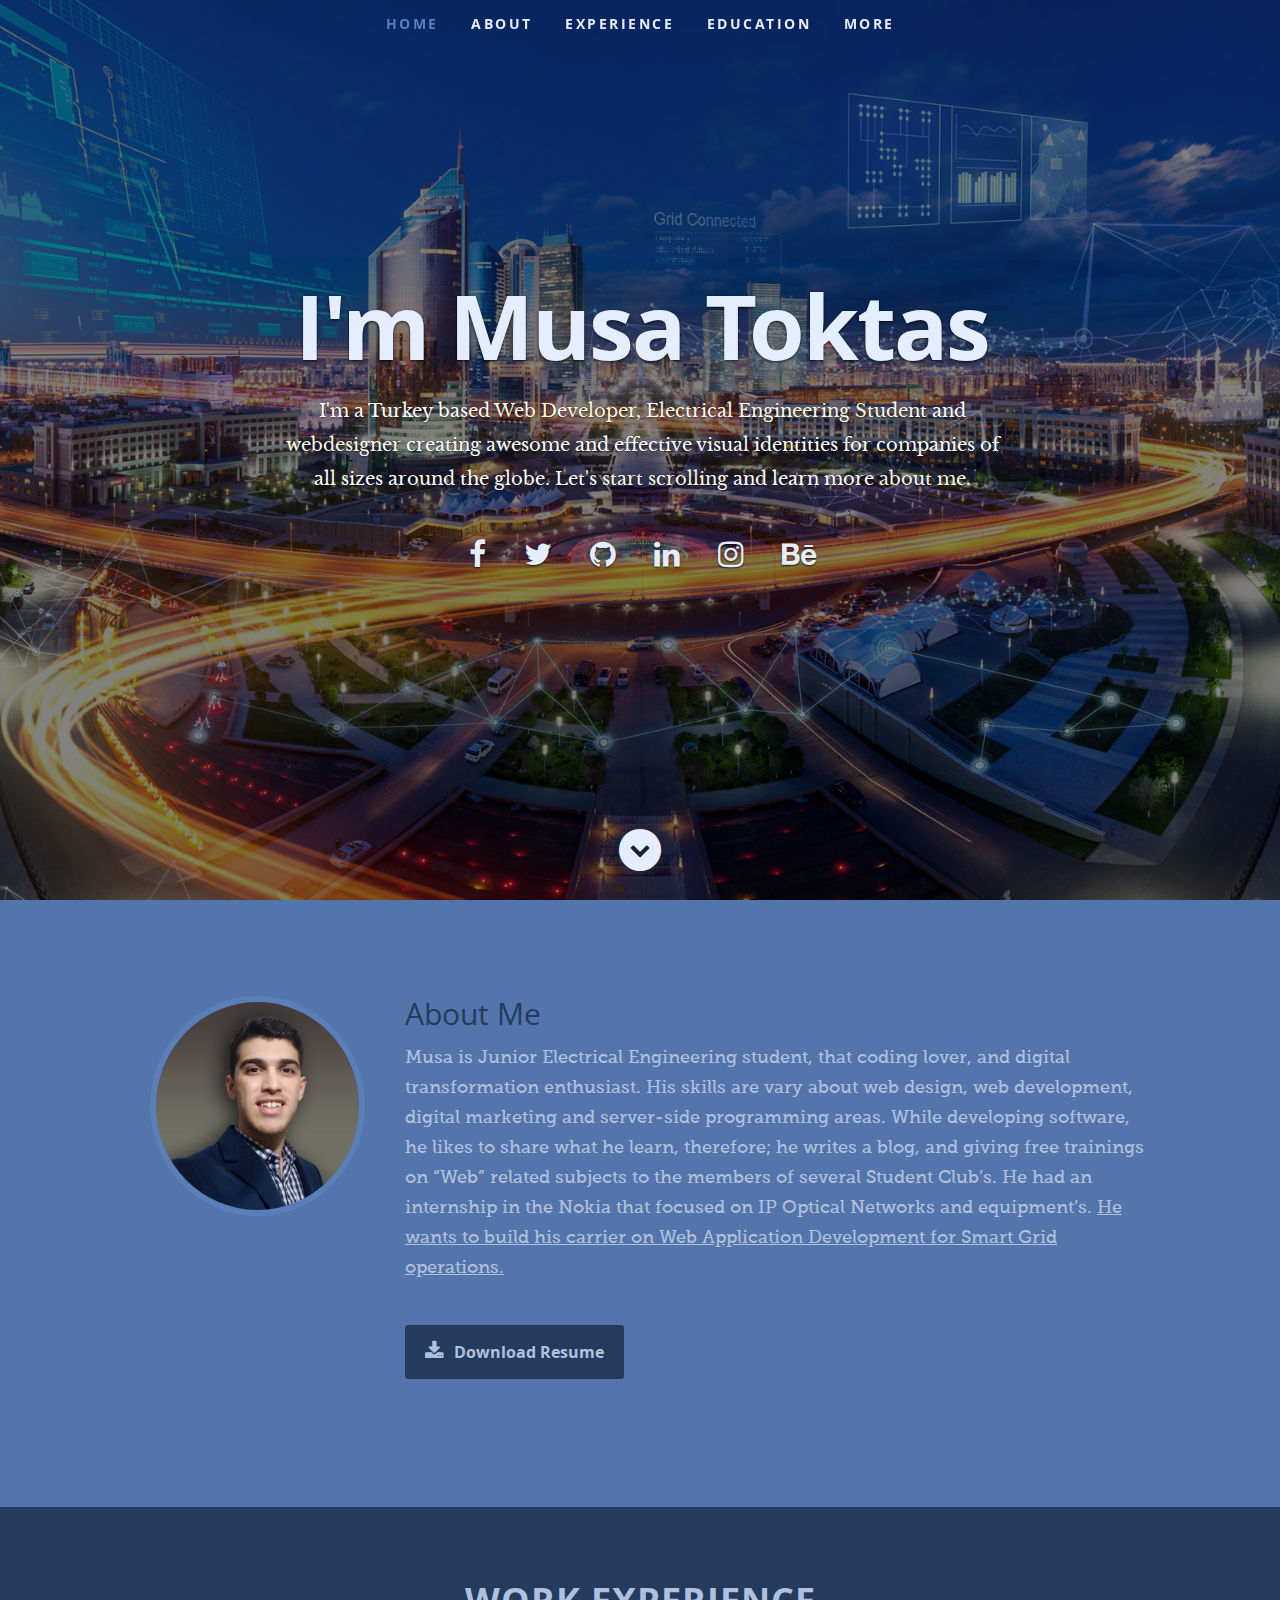
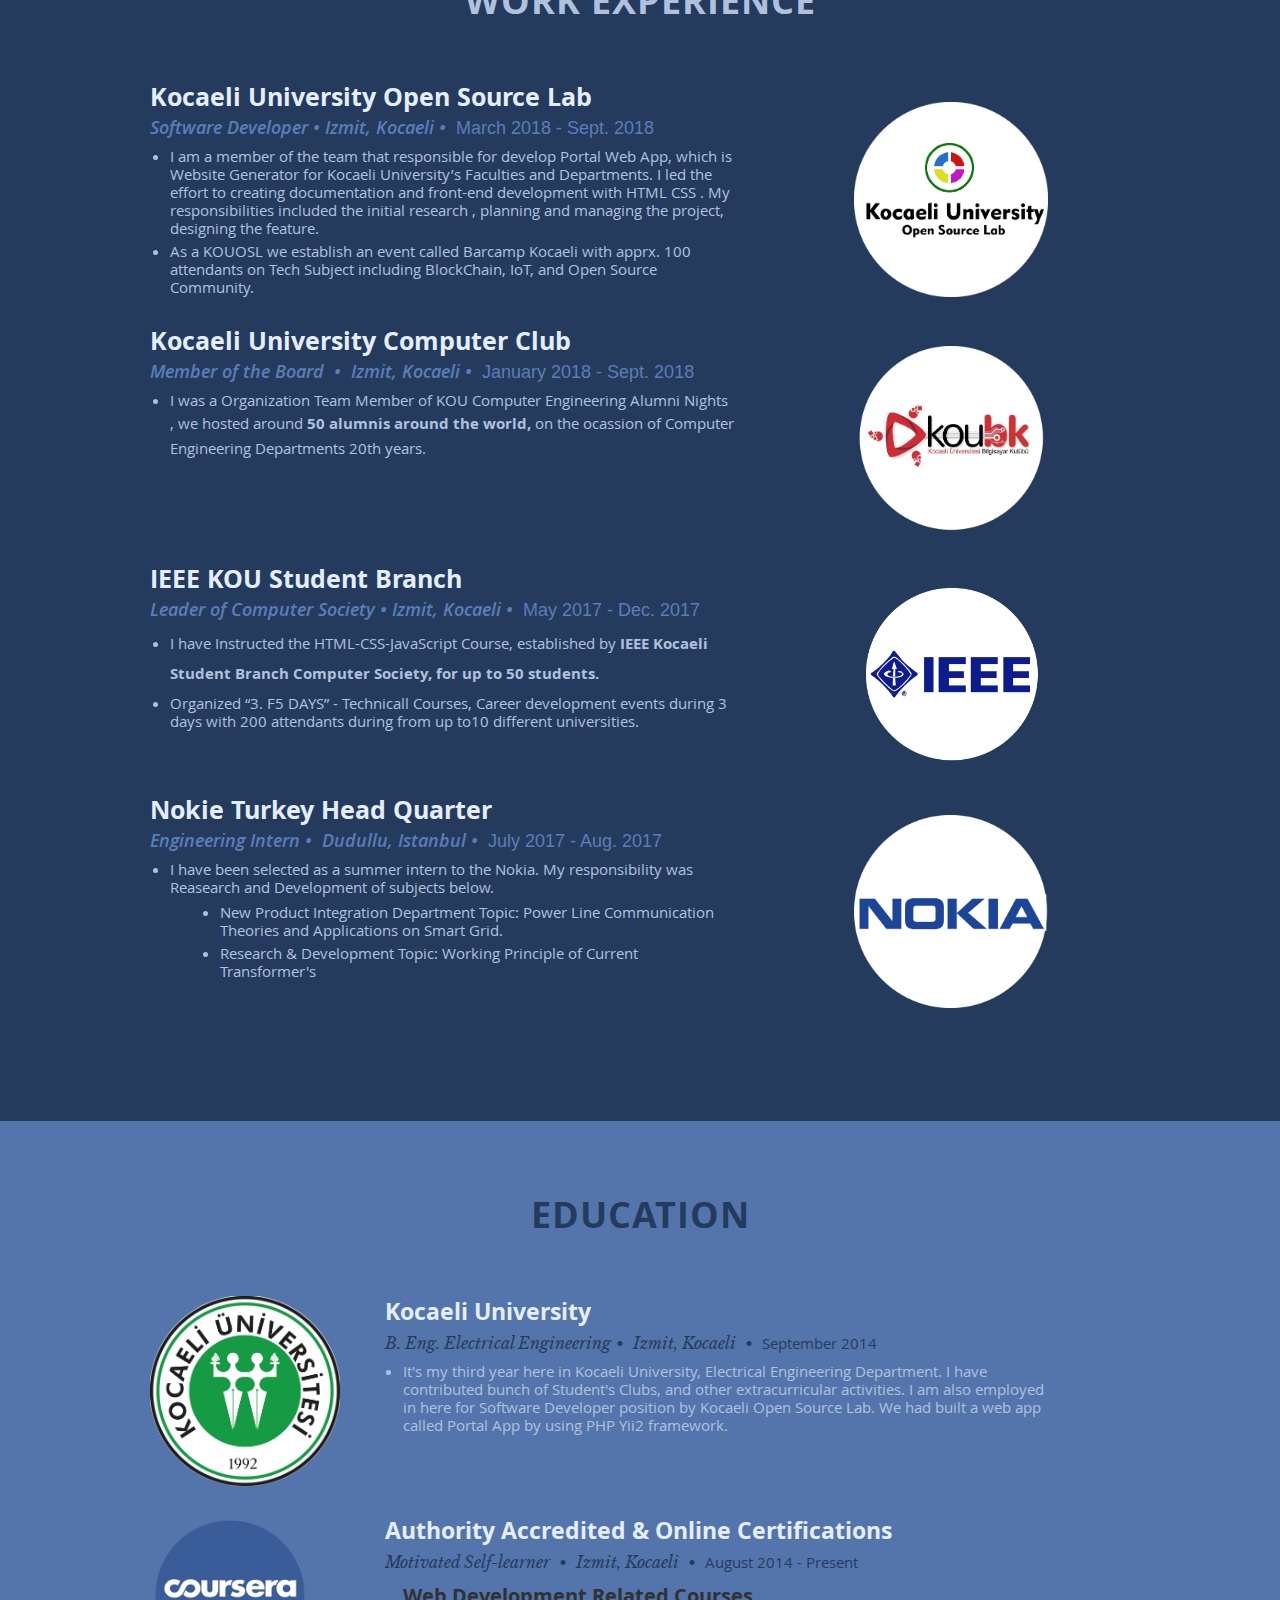
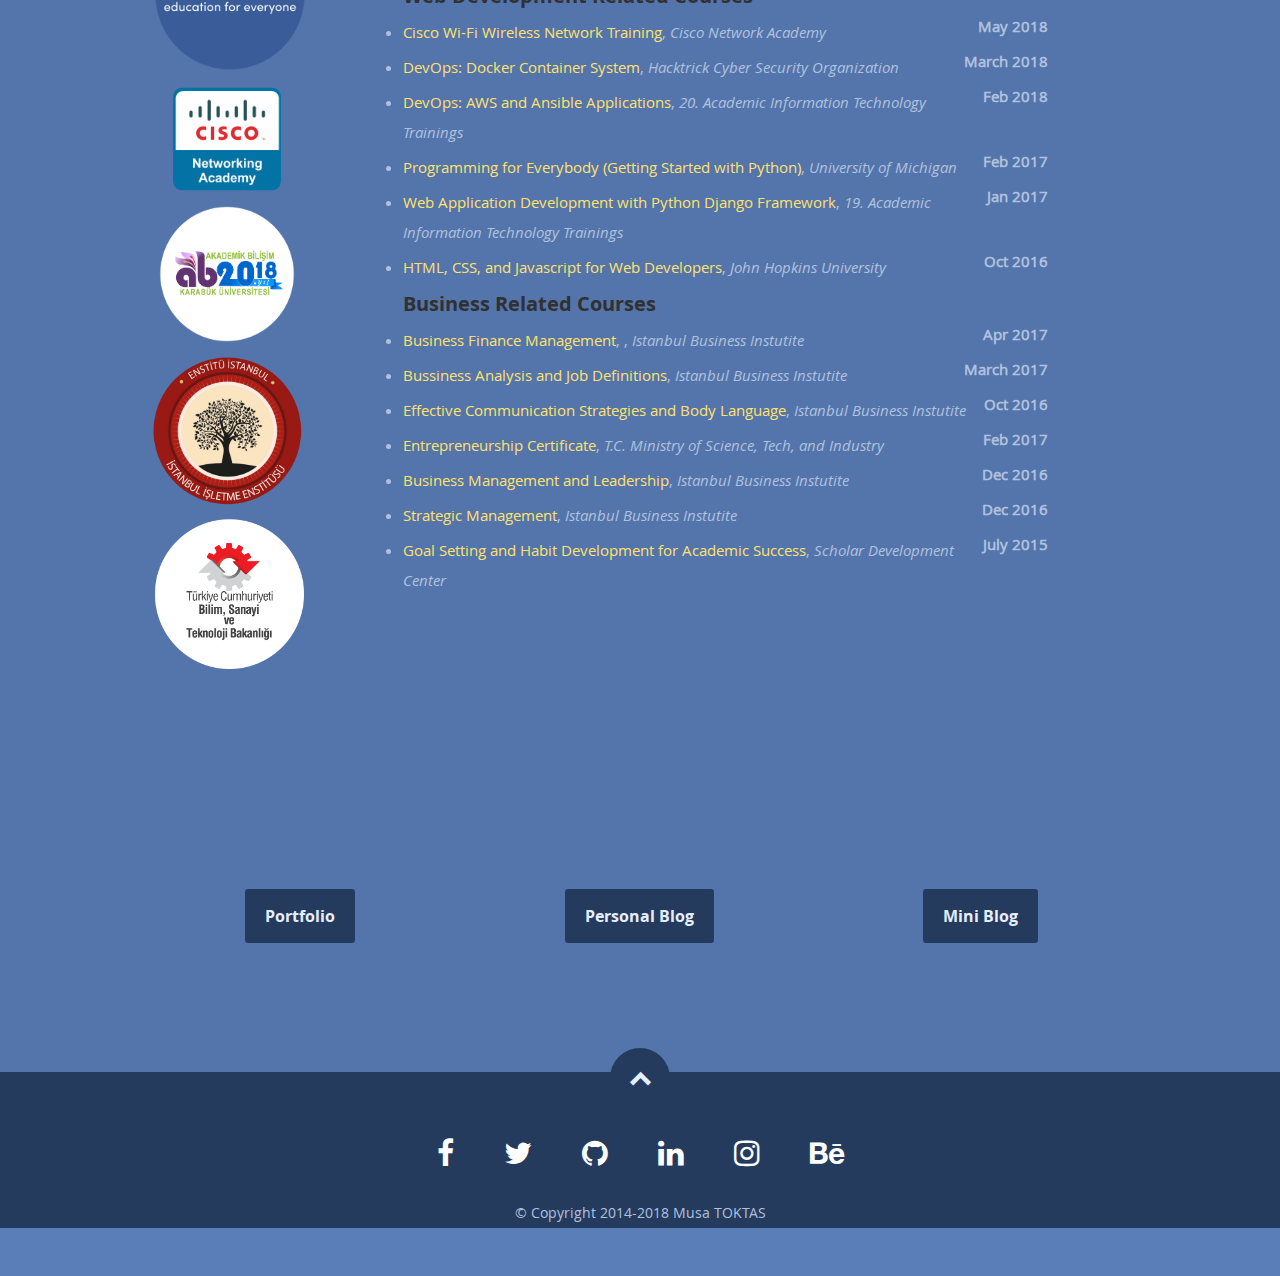
==== index.html @ 9cfdda83 "Update index.html" ====
<!DOCTYPE html>
<!--[if lt IE 8 ]><html class="no-js ie ie7" lang="en"> <![endif]-->
<!--[if IE 8 ]><html class="no-js ie ie8" lang="en"> <![endif]-->
<!--[if (gte IE 8)|!(IE)]><!--><html class="no-js" lang="en"> <!--<![endif]-->
<head>
    <!--- Basic Page Needs
    ================================================== -->
    <meta charset="utf-8">
    <title>Musa TOKTAŞ</title>
    <meta name="description" content="Main Page of Musa Toktas">
    <meta name="author" content="Musa Toktaş">
    <meta name="keywords" content="Musa Toktaş, Smart Grid Engineering, Back-end Development, Python, Akıllı Sistemler, Kişisel Blog, Personal Blog" />

    <!-- Global site tag (gtag.js) - Google Analytics -->

    
    <!-- Mobile Specific Metas
    ================================================== -->
    <meta name="viewport" content="width=device-width, initial-scale=1, maximum-scale=1">

    <!-- CSS
    ================================================== -->
    <link rel="stylesheet" href="css/default.css">
    <link rel="stylesheet" href="css/layout.css">
    <link rel="stylesheet" href="css/media-queries.css">
    <link rel="stylesheet" href="css/magnific-popup.css">
    <link rel="stylesheet" href="https://cdnjs.cloudflare.com/ajax/libs/font-awesome/4.7.0/css/font-awesome.min.css">

    <!-- Script
    ================================================== -->
    <script src="js/modernizr.js"></script>
    <script src="js/analytics.js"></script>

    <!-- Favicons
    ================================================== -->
    <link rel='shortcut icon' type='image/x-icon' href='favicon.ico' />
    <link rel="bookmark" type='image/x-icon' href='favicon.ico' />


</head>

<body>

  <!-- Header
  ================================================== -->
  <header id="home">
     <nav id="nav-wrap">
       <a class="mobile-btn" href="#nav-wrap" title="Show navigation">Show navigation</a>
       <a class="mobile-btn" href="#" title="Hide navigation">Hide navigation</a>
       <ul id="nav" class="nav">
         <li class="current"><a class="smoothscroll" href="#home">Home</a></li>
         <li><a class="smoothscroll" href="#about">About</a></li>
         <li><a class="smoothscroll" href="#experience">Experience</a></li>
         <li><a class="smoothscroll" href="#education">Education</a></li>
         <li><a class="smoothscroll" href="#more">More</a></li>
       </ul> <!-- end #nav -->
     </nav> <!-- end #nav-wrap -->

     <div class="row banner">
        <div class="banner-text">
           <h1 class="responsive-headline">I'm Musa Toktas</h1>
            <h3 style="color: white;">I'm a Turkey based <span>Web Developer</span>, <span>Electrical Engineering Student</span> and <span>webdesigner</span> creating awesome and effective visual identities for companies of all sizes around the globe. Let's <a class="smoothscroll" href="#about">start scrolling</a>
            and learn more <a class="smoothscroll" href="#about">about me</a>.</h3>
           <hr />
           <ul class="social">
               <li><a href="https://www.facebook.com/musa.toktas.58"><i class="fa fa-facebook"></i></a></li>
               <li><a href="https://twitter.com/mtoktas41"><i class="fa fa-twitter"></i></a></li>
               <li><a href="https://github.com/musatoktas"><i class="fa fa-github"></i></a></li>
               <li><a href="https://linkedin.com/in/musatoktas/"><i class="fa fa-linkedin"></i></a></li>
               <li><a href="https://www.instagram.com/musatoktas41/"><i class="fa fa-instagram"></i></a></li>
               <li><a href="https://www.behance.net/mtoktas387fe7"><i class="fa fa-behance"></i></a></li>
           </ul>
        </div>
     </div>
     <p class="scrolldown">
        <a class="smoothscroll" href="#about"><i class="icon-down-circle"></i></a>
     </p>
  </header> <!-- Header End -->

  <!-- About Section
  ================================================== -->
  <section id="about">
     <div class="row">
        <div class="three columns">
           <img class="profile-pic"  src="images/profile_pic.jpg" alt="" />
        </div>
        <div class="nine columns main-col">
           <h2>About Me</h2>
           <p>Musa is Junior Electrical Engineering student, that coding
               lover, and digital transformation enthusiast. His skills are 
               vary about  web design, web development, digital marketing
               and server-side programming areas. While developing software, 
               he likes to share what he learn, therefore; he writes a blog, and 
               giving free trainings on “Web” related subjects to the members of 
               several Student Club’s. He had an internship in the Nokia that
                focused on IP Optical Networks and equipment’s. <u>He wants to 
               build his carrier on Web Application Development for Smart Grid
               operations.</u></p>
            <div class="row">
                 <div class="columns download">
                 <p><a href="https://github.com/musatoktas/My_CV/raw/master/Musa-Toktas_CV.pdf" class="button"><i class="fa fa-download"></i>Download Resume</a></p>
              </div>
           </div> <!-- end row -->
        </div> <!-- end .main-col -->
     </div>
  </section> <!-- About Section End-->



    <!-- Work Experience Section
    ================================================== -->
    <section id="experience">

        <div class="row work">
            <!-- Heading of the Experience section -->
            <div class="twelve columns header-col">
                <h1>Work Experience</h1>
            </div>

            <div class="twelve columns main-col">

                <!-- First Listing  -->
                 <div class="row item">
                    <div class="eight columns">
                        <h3><a href="https://medium.com/kouosl" target="_blank">Kocaeli University Open Source Lab</a></h3>
                        <p class="info">Software Developer<span>&bull;</span>Izmit, Kocaeli<span>&bull;</span> <em class="date">March 2018 - Sept. 2018</em></p>
                        <ul>
                          <li>I am a member of the team that responsible for  develop 
                                Portal Web App, which is Website Generator for Kocaeli 
                                University’s Faculties and Departments. I led the effort to 
                                creating documentation and front-end development with 
                                HTML CSS . My responsibilities included the initial research
                                , planning and managing the project, designing the feature.</li>

                          <li> As a KOUOSL we establish an event called Barcamp
                          Kocaeli with apprx. 100 attendants on Tech Subject including
                          BlockChain, IoT, and Open Source Community.</li>
                        </ul>
                    </div>
                    <div class="three columns">
                        <a href="http://medium.com/kouosl" target="_blank"><img class="logo-pic" src="images/KOUOSL_logo.png" alt="kouosl_logo" /></a>
                    </div>
                </div> <!-- item end -->

                <!-- Second Listing  -->
                <div class="row item">
                    <div class="eight columns">
                        <h3>Kocaeli University Computer Club</h3>
                        <p class="info">Member of the Board <span>&bull;</span> Izmit, Kocaeli<span>&bull;</span> <em class="date">January 2018 - Sept. 2018</em> </p>
                         <ul>
                          <li>
                            I was a Organization Team Member of  KOU Computer
                            Engineering Alumni Nights , we hosted around <strong>50 alumnis
                            around the world,</strong> on the ocassion of  Computer Engineering
                            Departments 20th years.
                          </li>
                        </ul>
                    </div>
                    <div class="three columns">
                        <a href="https://www.instagram.com/koubk//" target="_blank"><img class="logo-pic" src="images/koubk_logo.png" alt="koubk Logo" /></a>
                    </div>
                </div> <!-- item end -->

                <!-- Third Listing  -->
                <div class="row item">
                    <div class="eight columns">
                        <h3>IEEE KOU Student Branch</h3>
                        <p class="info">Leader of Computer Society<span>&bull;</span>Izmit, Kocaeli<span>&bull;</span> <em class="date">May 2017 - Dec. 2017</em> </p>
                          <ul>
                            <li>I have Instructed the HTML-CSS-JavaScript Course, 
                                established by <strong> IEEE Kocaeli Student Branch Computer 
                                Society, for up to 50 students.</strong></br>
                            </li>
                            <li>
                              Organized “3. F5 DAYS” - Technicall Courses, Career
                              development events during 3 days with 200 attendants during 
                              from up to10 different universities.
                            </li>
                          </ul>
                    </div>
                    <div class="three columns">
                        <a href="http://ieeekou.org/" target="_blank"><img class="logo-pic" src="images/IEEE-logo.png" alt="IEEE Logo" /></a>
                    </div>
                </div> <!-- item end -->

                <!-- Fourth Listing  -->
                <div class="row item">
                    <div class="eight columns">
                        <h3>Nokie Turkey Head Quarter</h3>
                        <p class="info">Engineering Intern<span>&bull;</span> Dudullu, Istanbul<span>&bull;</span> <em class="date">July 2017 - Aug. 2017</em></p>
                        <ul>
                            <li> I have been selected as a summer intern to the Nokia. My 
                              responsibility was Reasearch and Development of subjects 
                              below.
                              <ul>
                                <li>New Product Integration Department 
                              Topic: Power Line Communication Theories and Applications on Smart Grid.</li>
                                <li>Research & Development 
                              Topic: Working Principle of Current Transformer's</li>
                              </ul>
                            </li>
                        </ul> 
                    </div>
                    <div class="three columns">
                        <a href="https://networks.nokia.com/" target="_blank"><img class="logo-pic" src="images/Nokia_logo.png" alt="Nokia Logo" /></a>
                    </div>
                </div> <!-- item end -->

            </div> <!-- main-col end -->

        </div> <!-- End Work -->

    </section> <!-- Experience Section End-->

    <!-- Education Section
    ================================================== -->
    <section id="education">
        <div class="row education">
            <div class="twelve columns header-col">
                <h1>Education</h1>
            </div>

            <div class="twelve columns main-col">

                <!-- First Item -->
                <div class="row item">
                    <div class="three columns">
                        <a href="http://www.kocaeli.edu.tr/" target="_blank"><img class="uiuc-pic"  src="images/kou_logo.png" alt="KOU Logo" /></a>
                    </div>
                    <div class="nine columns">
                        <h3>Kocaeli University</h3>
                        <p class="info">B. Eng. Electrical Engineering<span>&bull;</span> Izmit, Kocaeli <span>&bull;</span> <em class="date">September 2014</em></p>
                        <ul>
                            <li>It's my third year here in Kocaeli University, Electrical Engineering Department. I have contributed bunch of Student's Clubs, and other extracurricular activities. I am also employed in here for Software Developer position by Kocaeli Open Source Lab. We had built a web app called Portal App by using PHP Yii2 framework. </li>
                        </ul>
                    </div>
                </div> <!-- item end -->



                <!-- Second Item -->
                 <!-- item end -->

                <!-- Third Item -->
                <div class="row item">
                    <div class="three columns" >
                        <a href="#" target="_blank"><img class="rdfz-pic"  src="images/to/coursera.png" alt="cisco_logo" /></a>
                        <a href="#" target="_blank"><img style="padding-right: 40px;"  src="images/to/cisco_logo_large.png" alt="cisco_logo" /></a>
                        <a href="#" target="_blank"><img  style="padding-right: 40px;" src="images/to/AB2018.png" alt="cisco_logo" /></a>
                        <a href="#" target="_blank"><img style="padding-right: 40px;"  src="images/to/iie.png" alt="cisco_logo" /></a>
                        <a href="#" target="_blank"><img style="padding-right: 40px;"  src="images/to/bakanlik.png" alt="cisco_logo" /></a>
                    </div>
                    <div class="nine columns">
                        <h3>Authority Accredited & Online Certifications</h3>
                        <p class="info">Motivated Self-learner <span>&bull;</span> Izmit, Kocaeli <span>&bull;</span> <em class="date">August 2014 - Present</em></p>
                        <ul> <h4>Web Development Related Courses</h4>
                            <li><a href="https://drive.google.com/open?id=1-qDSYMo1IvSq2FLC0Lqwl8u1W1F4t9OO" target="_blank">Cisco Wi-Fi Wireless Network Training</a>,<span>May 2018</span> <em>Cisco Network Academy</em></li>
                            <li><a href="https://www.hacktrickconf.com/" target="_blank">DevOps: Docker Container System</a>, <span>March 2018</span><em>Hacktrick Cyber Security Organization</em></li>
                            <li><a href="https://ab.org.tr/ab18/" target="_blank">DevOps: AWS and Ansible Applications</a>, <span>Feb 2018</span><em>20. Academic Information Technology Trainings</em></li>
                            <li><a href="https://www.coursera.org/account/accomplishments/certificate/2HG4SFRSGTHD" target="_blank">Programming for Everybody (Getting Started with Python)</a>,<span>Feb 2017</span><em> University of Michigan</em></li>
                            <li><a href="https://drive.google.com/open?id=0B5Tw55vGTWmBUG5MVHc3WXRMRWtRQ3RkSlZXWVljWkFuZjVZ" target="_blank">Web Application Development with Python Django Framework</a>,  <span>Jan 2017</span><em>19. Academic Information Technology Trainings</em></li>
                            <li><a href="https://www.coursera.org/account/accomplishments/verify/7B3CGCN8TCWK" target="_blank">HTML, CSS, and Javascript for Web Developers</a>,<span>Oct 2016</span><em> John Hopkins University</em></li>
                        </ul>
                        <ul> <h4>Business Related Courses</h4>
                            
                            
                            <li><a href="https://www.linkedin.com/in/musatoktas" target="_blank">Business Finance Management</a>, <span>Apr 2017</span>,<em> Istanbul Business Instutite</em></li>  
                            <li><a href="https://www.linkedin.com/in/musatoktas" target="_blank">Bussiness Analysis and Job Definitions</a>,<span>March 2017</span><em> Istanbul Business Instutite</em></li>
                            <li><a href="https://www.linkedin.com/in/musatoktas" target="_blank">Effective Communication Strategies and Body Language</a>,<span>Oct 2016</span><em> Istanbul Business Instutite</em></li>
                            <li><a href="https://www.linkedin.com/in/musatoktas" target="_blank">Entrepreneurship Certificate</a><span>Feb 2017</span>,<em> T.C. Ministry of Science, Tech, and Industry</em></li>                            
                            <li><a href="https://www.linkedin.com/in/musatoktas" target="_blank">Business Management and Leadership</a><span>Dec 2016</span>,<em> Istanbul Business Instutite</em></li>
                            <li><a href="https://www.linkedin.com/in/musatoktas" target="_blank">Strategic Management</a>, <span>Dec 2016</span><em> Istanbul Business Instutite</em></li>                            
                            <li><a href="https://www.linkedin.com/in/musatoktas" target="_blank">Goal Setting and Habit Development for Academic Success</a>, <span>July 2015</span> <em>Scholar Development Center</em></li>
                            
                        </ul>
                    </div>
                </div> <!-- item end -->

            </div> <!-- main-col end -->
        </div> <!-- End Education -->
    </section>

   <!-- Photo Journal and Blog Section
   ================================================== -->
   <section id="more">
     <div class="text-container">
       <div class="row item">
          <div class="four columns header-col">
                <a href="" target="_blank" class='button'>Portfolio</a>
           </div>
           <div class="four columns header-col">
                 <a href="https://medium.com/musa-tokta%C5%9F" target="_blank" class='button'>Personal Blog</a>
            </div>
            <div class="four columns header-col">
                 <a href="https://medium.com/musa-tokta%C5%9F" target="_blank" class='button'>Mini Blog</a>
            </div>  
       </div>
     </div>

   </section> <!-- Photo Journal and Blog Section End-->

   <!-- footer
   ================================================== -->
   <footer>

      <div class="row">
         <div class="twelve columns" >

            <ul class="social-links">
               <li><a href="https://www.facebook.com/musa.toktas.58"><i class="fa fa-facebook" style="color: #fff;"></i></a></li>
               <li><a href="https://twitter.com/mtoktas41"><i class="fa fa-twitter" style="color: #fff;"></i></a></li>
               <li><a href="https://github.com/musatoktas"><i class="fa fa-github" style="color: #fff;"></i></a></li>
               <li><a href="https://linkedin.com/in/musatoktas/"><i class="fa fa-linkedin" style="color: #fff;"></i></a></li>
               <li><a href="https://www.instagram.com/musatoktas41/"><i class="fa fa-instagram" style="color: #fff;"></i></a></li>
               <li><a href="https://www.behance.net/mtoktas387fe7"><i class="fa fa-behance" style="color: #fff;"></i></a></li>
            </ul>

            <ul class="copyright">
               <li>&copy; Copyright 2014-2018 Musa TOKTAS</li>   
            </ul>

         </div>
        <div id="go-top"><a class="smoothscroll" title="Back to Top" href="#home">
            <i class="icon-up-open"></i>
            </a>
        </div>
      </div>

   </footer> <!-- Footer End-->

   <!-- Java Script
   ================================================== -->
   <script src="http://ajax.googleapis.com/ajax/libs/jquery/1.10.2/jquery.min.js"></script>
   <script>window.jQuery || document.write('<script src="js/jquery-1.10.2.min.js"><\/script>')</script>
   <script type="text/javascript" src="js/jquery-migrate-1.2.1.min.js"></script>

   <script src="js/jquery.flexslider.js"></script>
   <script src="js/waypoints.js"></script>
   <script src="js/jquery.fittext.js"></script>
   <script src="js/magnific-popup.js"></script>
   <script src="js/init.js"></script>
   <!-- <script type="text/javascript" src="back2top/back2top.js"></script> -->

</body>

</html>
---- css/default.css ----
/*
=====================================================================
*   Ceevee v1.0 Default Stylesheet
*   url: styleshout.com
*   03-17-2014
=====================================================================

TOC:
a. Webfonts and Icon fonts
b. Reset
c. Default Styles
   1. Basic
   2. Typography
   3. Links
   4. Images
   5. Buttons
   6. Forms
d. Grid
e. Others
   1. Clearing
   2. Misc

=====================================================================  */

/* ------------------------------------------------------------------ */
/* a. Webfonts and Icon fonts
 ------------------------------------------------------------------ */

@import url("fonts.css");
@import url("fontello/css/fontello.css");
@import url("font-awesome/css/font-awesome.min.css");

/* ------------------------------------------------------------------
/* b. Reset
      Adapted from:
      Normalize.css - https://github.com/necolas/normalize.css/
      HTML5 Doctor Reset - html5doctor.com/html-5-reset-stylesheet/
/* ------------------------------------------------------------------ */

html, body, div, span, object, iframe,
h1, h2, h3, h4, h5, h6, p, blockquote, pre,
abbr, address, cite, code,
del, dfn, em, img, ins, kbd, q, samp,
small, strong, sub, sup, var,
b, i,
dl, dt, dd, ol, ul, li,
fieldset, form, label, legend,
table, caption, tbody, tfoot, thead, tr, th, td,
article, aside, canvas, details, figcaption, figure,
footer, header, hgroup, menu, nav, section, summary,
time, mark, audio, video {
   margin: 0;
   padding: 0;
   border: 0;
   outline: 0;
   font-size: 100%;
   vertical-align: baseline;
   background: transparent;
}

article,aside,details,figcaption,figure,
footer,header,hgroup,menu,nav,section {
   display: block;
}

audio,
canvas,
video {
   display: inline-block;
}

audio:not([controls]) {
   display: none;
   height: 0;
}

[hidden] { display: none; }

code, kbd, pre, samp {
   font-family: monospace, serif;
   font-size: 1em;
}

pre {
   white-space: pre;
   white-space: pre-wrap;
   word-wrap: break-word;
}

blockquote, q { quotes: &#8220 &#8220; }

blockquote:before, blockquote:after,
q:before, q:after {
   content: '';
   content: none;
}

ins {
   background-color: #ff9;
   color: #000;
   text-decoration: none;
}

mark {
   background-color: #A7F4F6;
   color: #555;
}

del { text-decoration: line-through; }

abbr[title], dfn[title] {
   border-bottom: 1px dotted;
   cursor: help;
}

table {
   border-collapse: collapse;
   border-spacing: 0;
}


/* ------------------------------------------------------------------ */
/* c. Default and Basic Styles
      Adapted from:
      Skeleton CSS Framework - http://www.getskeleton.com/
      Typeplate Typographic Starter Kit - http://typeplate.com/
/* ------------------------------------------------------------------ */

/*  1. Basic  ------------------------------------------------------- */

*,
*:before,
*:after {
   -moz-box-sizing: border-box;
   -webkit-box-sizing: border-box;
   box-sizing: border-box;
}

html {
   font-size: 62.5%;
   -webkit-font-smoothing: antialiased;
}

body {
   background: #fff;
   font-family: 'opensans-regular', sans-serif;
   font-weight: normal;
   font-size: 15px;
   line-height: 30px;
	color: #838C95;

   -webkit-font-smoothing: antialiased; /* Fix for webkit rendering */
	-webkit-text-size-adjust: 100%;
}

/*  2. Typography
       Vertical rhythm with leading derived from 6
--------------------------------------------------------------------- */

h1, h2, h3, h4, h5, h6 {
   color: #313131;
	font-family: 'opensans-bold', sans-serif;
   font-weight: normal;
}
h1 a, h2 a, h3 a, h4 a, h5 a, h6 a { font-weight: inherit; }
h1 { font-size: 38px; line-height: 42px; margin-bottom: 12px; letter-spacing: -1px; }
h2 { font-size: 28px; line-height: 36px; margin-bottom: 6px; }
h3 { font-size: 22px; line-height: 30px; margin-bottom: 12px; }
h4 { font-size: 20px; line-height: 30px; margin-bottom: 6px; }
h5 { font-size: 18px; line-height: 30px; }
h6 { font-size: 14px; line-height: 30px; }
.subheader { }

p { margin: 0 0 30px 0; }
p img { margin: 0; }
p.lead {
   font: 19px/36px 'opensans-light', sans-serif;
   margin-bottom: 18px;
}

/* for 'em' and 'strong' tags, font-size and line-height should be same with
the body tag due to rendering problems in some browsers */
em { font: 15px/30px 'opensans-italic', sans-serif; }
strong, b { font: 15px/30px 'opensans-bold', sans-serif; }
small { font-size: 11px; line-height: inherit; }

/*	Blockquotes */
blockquote {
   margin: 30px 0px;
   padding-left: 40px;
   position: relative;
}
blockquote:before {
   content: "\201C";
   opacity: 0.45;
   font-size: 80px;
   line-height: 0px;
   margin: 0;
   font-family: arial, sans-serif;

   position: absolute;
   top:  30px;
	left: 0;
}
blockquote p {
   font-family: 'librebaskerville-italic', serif;
   padding: 0;
   font-size: 18px;
   line-height: 36px;
}
blockquote cite {
   display: block;
   font-size: 12px;
   font-style: normal;
   line-height: 18px;
}
blockquote cite:before { content: "\2014 \0020"; }
blockquote cite a,
blockquote cite a:visited { color: #8B9798; border: none }

/* ---------------------------------------------------------------------
/*  Pull Quotes Markup
/*
    <aside class="pull-quote">
		<blockquote>
			<p></p>
		</blockquote>
	 </aside>
/*
/* --------------------------------------------------------------------- */
.pull-quote {
   position: relative;
	padding: 18px 30px 18px 0px;
}
.pull-quote:before,
.pull-quote:after {
	height: 1em;
	opacity: 0.45;
	position: absolute;
	font-size: 80px;
   font-family: Arial, Sans-Serif;
}
.pull-quote:before {
	content: "\201C";
	top:  33px;
	left: 0;
}
.pull-quote:after {
	content: '\201D';
	bottom: -33px;
	right: 0;
}
.pull-quote blockquote {
   margin: 0;
}
.pull-quote blockquote:before {
   content: none;
}

/* Abbreviations */
abbr {
   font-family: 'opensans-bold', sans-serif;
	font-variant: small-caps;
	text-transform: lowercase;
   letter-spacing: .5px;
	color: gray;
}
abbr:hover { cursor: help; }

/* drop cap */
.drop-cap:first-letter {
	float: left;
	margin: 0;
	padding: 14px 6px 0 0;
	font-size: 84px;
	font-family: /* Copperplate */ 'opensans-bold', sans-serif;
   line-height: 60px;
	text-indent: 0;
	background: transparent;
	color: inherit;
}

hr { border: solid #E3E3E3; border-width: 1px 0 0; clear: both; margin: 11px 0 30px; height: 0; }


/*  3. Links  ------------------------------------------------------- */

a, a:visited {
   text-decoration: none;
   outline: 0;
   color: #11ABB0;

   -webkit-transition: color .08s ease-in-out;
   -moz-transition: color .08s ease-in-out;
   -o-transition: color .08s ease-in-out;
   transition: color .08s ease-in-out;
}
a:hover, a:focus { color: #313131; }
p a, p a:visited { line-height: inherit; }


/*  4. List  --------------------------------------------------------- */

ul, ol { margin-bottom: 24px; margin-top: 12px; }
ul { list-style: none outside; }
ol { list-style: decimal; }
ol, ul.square, ul.circle, ul.disc { margin-left: 30px; }
ul.square { list-style: square outside; }
ul.circle { list-style: circle outside; }
ul.disc { list-style: disc outside; }
ul ul, ul ol,
ol ol, ol ul { margin: 6px 0 6px 30px; }
ul ul li, ul ol li,
ol ol li, ol ul li { margin-bottom: 6px; }
li { line-height: 18px; margin-bottom: 12px; }
ul.large li { }
li p { }

/* ---------------------------------------------------------------------
/*  Stats Tab Markup

    <ul class="stats-tabs">
		<li><a href="#">[value]<b>[name]</b></a></li>
	 </ul>

    Extend this object into your markup.
/*
/* --------------------------------------------------------------------- */
.stats-tabs {
   padding: 0;
   margin: 24px 0;
}
.stats-tabs li {
	display: inline-block;
	margin: 0 10px 18px 0;
	padding: 0 10px 0 0;
	border-right: 1px solid #ccc;
}
.stats-tabs li:last-child {
	margin: 0;
	padding: 0;
	border: none;
}
.stats-tabs li a {
	display: inline-block;
	font-size: 22px;
	font-family: 'opensans-bold', sans-serif;
   border: none;
   color: #313131;
}
.stats-tabs li a:hover {
   color:#11ABB0;
}
.stats-tabs li a b {
	display: block;
	margin: 6px 0 0 0;
	font-size: 13px;
	font-family: 'opensans-regular', sans-serif;
   color: #8B9798;
}

/* definition list */
dl { margin: 12px 0; }
dt { margin: 0; color:#11ABB0; }
dd { margin: 0 0 0 20px; }

/* Lining Definition Style Markup */
.lining dt,
.lining dd {
	display: inline;
	margin: 0;
}
.lining dt + dt:before,
.lining dd + dt:before {
	content: "\A";
	white-space: pre;
}
.lining dd + dd:before {
	content: ", ";
}
.lining dd:before {
	content: ": ";
	margin-left: -0.2em;
}

/* Dictionary Definition Style Markup */
.dictionary-style dt {
	display: inline;
	counter-reset: definitions;
}
.dictionary-style dt + dt:before {
	content: ", ";
	margin-left: -0.2em;
}
.dictionary-style dd {
	display: block;
	counter-increment: definitions;
}
.dictionary-style dd:before {
	content: counter(definitions, decimal) ". ";
}

/* Pagination */
.pagination {
   margin: 36px auto;
   text-align: center;
}
.pagination ul li {
   display: inline-block;
   margin: 0;
   padding: 0;
}
.pagination .page-numbers {
   font: 15px/18px 'opensans-bold', sans-serif;
   display: inline-block;
   padding: 6px 10px;
   margin-right: 3px;
   margin-bottom: 6px;
	color: #6E757C;
	background-color: #E6E8EB;

	-webkit-transition: all 200ms ease-in-out;
	-moz-transition: all 200ms ease-in-out;
	-o-transition: all 200ms ease-in-out;
	-ms-transition: all 200ms ease-in-out;
	transition: all 200ms ease-in-out;

   -moz-border-radius: 3px;
   -webkit-border-radius: 3px;
   -khtml-border-radius: 3px;
	border-radius: 3px;
}
.pagination .page-numbers:hover {
   background: #838A91;
   color: #fff;
}
.pagination .current,
.pagination .current:hover {
   background-color: #11ABB0;
   color: #fff;
}
.pagination .inactive,
.pagination .inactive:hover {
   background-color: #E6E8EB;
	color: #A9ADB2;
}
.pagination .prev, .pagination .next {}

/*  5. Images  --------------------------------------------------------- */

img {
   max-width: 100%;
   height: auto;
}
img.pull-right { margin: 12px 0px 0px 18px; }
img.pull-left { margin: 12px 18px 0px 0px; }

/*  6. Buttons  --------------------------------------------------------- */

.button,
.button:visited,
button,
input[type="submit"],
input[type="reset"],
input[type="button"] {
   font: 16px/30px 'opensans-bold', sans-serif;
   background: #FFCB6D;
   display: inline-block;
	text-decoration: none;
   letter-spacing: 0;
   color: #003691;
	padding: 12px 20px;
	margin-bottom: 18px;
   border: none;
   cursor: pointer;
   height: auto;

   -webkit-transition: all .2s ease-in-out;
	-moz-transition: all .2s ease-in-out;
	-o-transition: all .2s ease-in-out;
	-ms-transition: all .2s ease-in-out;
	transition: all .2s ease-in-out;

   -moz-border-radius: 3px;
   -webkit-border-radius: 3px;
   -khtml-border-radius: 3px;
   border-radius: 3px;
}

.button:hover,
button:hover,
input[type="submit"]:hover,
input[type="reset"]:hover,
input[type="button"]:hover {
   background: #3d4145;
   color: #fff;
}

.button:active,
button:active,
input[type="submit"]:active,
input[type="reset"]:active,
input[type="button"]:active {
   background: #3d4145;
   color: #fff;
}

.button.full-width,
button.full-width,
input[type="submit"].full-width,
input[type="reset"].full-width,
input[type="button"].full-width {
	width: 100%;
	padding-left: 0 !important;
	padding-right: 0 !important;
	text-align: center;
}

/* Fix for odd Mozilla border & padding issues */
button::-moz-focus-inner,
input::-moz-focus-inner {
    border: 0;
    padding: 0;
}


/*  7. Forms  --------------------------------------------------------- */

form { margin-bottom: 24px; }
fieldset { margin-bottom: 24px; }

input[type="text"],
input[type="password"],
input[type="email"],
textarea,
select {
   display: block;
   padding: 18px 15px;
   margin: 0 0 24px 0;
   border: 0;
   outline: none;
   vertical-align: middle;
   min-width: 225px;
	max-width: 100%;
   font-size: 15px;
   line-height: 24px;
	color: #647373;
	background: #D3D9D9;

}

/* select { padding: 0;
   width: 220px;
   } */

input[type="text"]:focus,
input[type="password"]:focus,
input[type="email"]:focus,
textarea:focus {
   color: #B3B7BC;
	background-color: #3d4145;
}

textarea { min-height: 220px; }

label,
legend {
   font: 16px/24px 'opensans-bold', sans-serif;
	margin: 12px 0;
   color: #3d4145;
   display: block;
}
label span,
legend span {
	color: #8B9798;
   font: 14px/24px 'opensans-regular', sans-serif;
}

input[type="checkbox"],
input[type="radio"] {
    font-size: 15px;
    color: #737373;
}

input[type="checkbox"] { display: inline; }

/* ------------------------------------------------------------------ */
/* d. Grid
---------------------------------------------------------------------
   gutter = 40px.
/* ------------------------------------------------------------------ */

/* default
--------------------------------------------------------------- */
.row {
   width: 96%;
   max-width: 1020px;
   margin: 0 auto;
}
/* fixed width for IE8 */
.ie .row { width: 1000px ; }

.narrow .row { max-width: 980px; }

.row .row {
   width: auto;
   max-width: none;
   margin: 0 -20px 20px;
}

/* row clearing */
.row:before,
.row:after {
    content: " ";
    display: table;
}
.row:after {
    clear: both;
}

.column, .columns {
   position: relative;
   padding: 0 20px;
   min-height: 1px;
   float: left;
}
.column.centered, .columns.centered  {
    float: none;
    margin: 0 auto;
}

/* removed gutters */
.row.collapsed > .column,
.row.collapsed > .columns,
.column.collapsed, .columns.collapsed  { padding: 0; }

[class*="column"] + [class*="column"]:last-child { float: right; }
[class*="column"] + [class*="column"].end { float: right; }

/* column widths */
.row .one         { width: 8.33333%; }
.row .two         { width: 16.66667%; }
.row .three       { width: 25%; }
.row .four        { width: 33.33333%; }
.row .five        { width: 41.66667%; }
.row .six         { width: 50%; }
.row .seven       { width: 58.33333%; }
.row .eight       { width: 66.66667%; }
.row .nine        { width: 75%; }
.row .ten         { width: 83.33333%; }
.row .eleven      { width: 91.66667%; }
.row .twelve      { width: 100%; }

/* Offsets */
.row .offset-1    { margin-left: 8.33333%; }
.row .offset-2    { margin-left: 16.66667%; }
.row .offset-3    { margin-left: 25%; }
.row .offset-4    { margin-left: 33.33333%; }
.row .offset-5    { margin-left: 41.66667%; }
.row .offset-6    { margin-left: 50%; }
.row .offset-7    { margin-left: 58.33333%; }
.row .offset-8    { margin-left: 66.66667%; }
.row .offset-9    { margin-left: 75%; }
.row .offset-10   { margin-left: 83.33333%; }
.row .offset-11   { margin-left: 91.66667%; }

/* Push/Pull */
.row .push-1      { left: 8.33333%; }
.row .pull-1      { right: 8.33333%; }
.row .push-2      { left: 16.66667%; 	}
.row .pull-2      { right: 16.66667%; }
.row .push-3      { left: 25%; }
.row .pull-3      { right: 25%;	}
.row .push-4      { left: 33.33333%; }
.row .pull-4      { right: 33.33333%; }
.row .push-5      { left: 41.66667%; }
.row .pull-5      { right: 41.66667%; }
.row .push-6      { left: 50%; }
.row .pull-6      { right: 50%; }
.row .push-7      { left: 58.33333%; }
.row .pull-7      { right: 58.33333%; }
.row .push-8      { left: 66.66667%; 	}
.row .pull-8      { right: 66.66667%; }
.row .push-9      { left: 75%; }
.row .pull-9      { right: 75%; }
.row .push-10     { left: 83.33333%; }
.row .pull-10     { right: 83.33333%; }
.row .push-11     { left: 91.66667%; }
.row .pull-11     { right: 91.66667%; }

/* block grids
--------------------------------------------------------------------- */
.bgrid-sixths [class*="column"]   { width: 16.66667%; }
.bgrid-quarters [class*="column"] { width: 25%; }
.bgrid-thirds [class*="column"]   { width: 33.33333%; }
.bgrid-halves [class*="column"]   { width: 50%; }

[class*="bgrid"] [class*="column"] + [class*="column"]:last-child { float: left; }

/* Left clearing for block grid columns - columns that changes width in
different screen sizes. Allows columns with different heights to align
properly.
--------------------------------------------------------------------- */
.first { clear: left; }   /* first column in default screen */
.s-first { clear: none; } /* first column in smaller screens */

/* smaller screens
--------------------------------------------------------------- */
@media only screen and (max-width: 900px) {

   /* block grids on small screens */
   .s-bgrid-sixths [class*="column"]   { width: 16.66667%; }
   .s-bgrid-quarters [class*="column"] { width: 25%; }
   .s-bgrid-thirds [class*="column"]   { width: 33.33333%; }
   .s-bgrid-halves [class*="column"]   { width: 50%; }

   /* block grids left clearing */
   .first { clear: none; }
   .s-first { clear: left; }

}

/* mobile wide/smaller tablets
--------------------------------------------------------------- */
@media only screen and (max-width: 767px) {

   .row {
	   width: 460px;
	   margin: 0 auto;
      padding: 0;
	}
   .column, .columns {
	   width: auto !important;
	   float: none;
	   margin-left: 0;
	   margin-right: 0;
      padding: 0 30px;
   }
   .row .row { width: auto; max-width: none; margin: 0 -30px; }

   [class*="column"] + [class*="column"]:last-child { float: none; }
   [class*="bgrid"] [class*="column"] + [class*="column"]:last-child { float: none; }

   /* Offsets */
   .row .offset-1    { margin-left: 0%; }
   .row .offset-2    { margin-left: 0%; }
   .row .offset-3    { margin-left: 0%; }
   .row .offset-4    { margin-left: 0%; }
   .row .offset-5    { margin-left: 0%; }
   .row .offset-6    { margin-left: 0%; }
   .row .offset-7    { margin-left: 0%; }
   .row .offset-8    { margin-left: 0%; }
   .row .offset-9    { margin-left: 0%; }
   .row .offset-10   { margin-left: 0%; }
   .row .offset-11   { margin-left: 0%; }
}

/* mobile narrow
--------------------------------------------------------------- */
@media only screen and (max-width: 460px) {

   .row { width: auto; }

}

/* larger screens
--------------------------------------------------------------- */
@media screen and (min-width: 1200px) {

   .wide .row { max-width: 1180px; }

}

/* ------------------------------------------------------------------ */
/* e. Others
/* ------------------------------------------------------------------ */

/*  1. Clearing
    (http://nicolasgallagher.com/micro-clearfix-hack/
--------------------------------------------------------------------- */

.cf:before,
.cf:after {
    content: " ";
    display: table;
}
.cf:after {
    clear: both;
}

/*  2. Misc -------------------------------------------------------- */

.remove-bottom { margin-bottom: 0 !important; }
.half-bottom { margin-bottom: 12px !important; }
.add-bottom { margin-bottom: 24px !important; }
.no-border { border: none; }

.text-center  { text-align: center !important; }
.text-left    { text-align: left !important; }
.text-right   { text-align: right !important; }
.pull-left    { float: left !important; }
.pull-right   { float: right !important; }
.align-center {
	margin-left: auto !important;
	margin-right: auto !important;
	text-align: center !important;
}
---- css/layout.css ----
/*
=====================================================================
*   Ceevee v1.0 Layout Stylesheet
*   url: styleshout.com
*   03-18-2014
=====================================================================

   TOC:
   a. General Styles
   b. Header Styles
   c. About Section
   d. Experience Section
   e. Education Section
   f. Portfolio Section
   g. more Section
   h. Footer

===================================================================== */

/* ------------------------------------------------------------------ */
/* a. General Styles
/* ------------------------------------------------------------------ */

body { background: #5a7eb8; }

/* ------------------------------------------------------------------ */
/* b. Header Styles
/* ------------------------------------------------------------------ */

header {
    position: relative;
    height: 800px;
    min-height: 500px;
    width: 100%;
    background: #5a7eb8 url(../images/header_background.jpg) no-repeat top center;
    background-size: cover !important;
    -webkit-background-size: cover !important;
    text-align: center;
    overflow: hidden;
}

/* vertically center banner section */
header:before {
    content: '';
    display: inline-block;
    vertical-align: middle;
    height: 100%;
}

header .banner {
    display: inline-block;
    vertical-align: middle;
    margin: 0 auto;
    width: 85%;
    padding-bottom: 30px;s
    text-align: center;
}

header .banner-text { width: 100%; }
header .banner-text h1 {
    font: 90px/1.1em 'opensans-bold', sans-serif;
    color: #e4eeff;
    letter-spacing: -2px;
    margin: 0 auto 18px auto;
    text-shadow: 0px 1px 3px rgba(0, 0, 0, .8);
}
header .banner-text h3 {
    font: 18px/1.9em 'librebaskerville-regular', serif;
    color: #FFCB6C;
    margin: 0 auto;
    width: 70%;
    text-shadow: 0px 1px 2px rgba(0, 0, 0, .5);
}
header .banner-text h3 span,
header .banner-text h3 a {
    color: #FFF9E2;
}

header .banner-text h3 a:hover {
   color: #833746;
}

header .banner-text hr {
    width: 60%;
    margin: 18px auto 24px auto;
    border-color: #FFF9E2;
    border-color: rgba(150, 150, 150, .1);
}

/* header social links */
header .social {
    margin: 24px 0;
    padding: 0;
    font-size: 30px;
    text-shadow: 0px 1px 2px rgba(0, 0, 0, .8);
}
header .social li {
    display: inline-block;
    margin: 0 15px;
    padding: 0;
}
header .social li a { color: #e4eeff; }
header .social li a:hover { color: #5a7eb8; }

/* scrolldown link */
header .scrolldown a {
    position: absolute;
    bottom: 30px;
    left: 50%;
    margin-left: -29px;
    color: #fff;
    display: block;
    height: 42px;
    width: 42px;
    font-size: 42px;
    line-height: 42px;
    color: #e4eeff;
    border-radius: 100%;

    -webkit-transition: all .3s ease-in-out;
    -moz-transition: all .3s ease-in-out;
    -o-transition: all .3s ease-in-out;
    transition: all .3s ease-in-out;
}
header .scrolldown a:hover {
    color: #5374AD;
}

/* primary navigation
--------------------------------------------------------------------- */
#nav-wrap ul, #nav-wrap li, #nav-wrap a {
    margin: 0;
    padding: 0;
    border: none;
    outline: none;
}

/* nav-wrap */
/* This part is navigator menu settings! */
#nav-wrap {
    font: 14px 'opensans-bold', sans-serif;
    width: 100%;
    text-transform: uppercase; /* ABOUT */
    letter-spacing: 2.5px;
    margin: 0 auto;
    z-index: 100;
    position: fixed;
    left: 0;
    top: 0;
}
.opaque {
    background-color: #333;
}

/* hide toggle button */
#nav-wrap > a.mobile-btn { display: none; }

ul#nav {
    min-height: 48px;
    width: auto;

    /* center align the menu */
    text-align: center;
}
ul#nav li {
    position: relative;
    list-style: none;
    height: 48px;
    display: inline-block;
}

/* Links */
ul#nav li a {

/* 8px padding top + 8px padding bottom + 32px line-height = 48px */

    display: inline-block;
    padding: 8px 13px;
    line-height: 32px;
    text-decoration: none;
    text-align: left;
    color: #e4eeff;

    -webkit-transition: color .2s ease-in-out;
    -moz-transition: color .2s ease-in-out;
    -o-transition: color .2s ease-in-out;
    -ms-transition: color .2s ease-in-out;
    transition: color .2s ease-in-out;
}

ul#nav li a:active { background-color: transparent !important; }
ul#nav li.current a { color: #5a7eb8; }


/* ------------------------------------------------------------------ */
/* c. About Section
/* ------------------------------------------------------------------ */

#about {
    background: #5475ab;
    padding-top: 96px;
    padding-bottom: 60px; /* 66px */
    overflow: hidden;
    /* Do Not adjust Height here! */
    font-family: 'MuseoSlab500', sans-serif;
    color: #b0c1de;
}

#about .emp {
    color:  #253b5e;
    font: normal;
}

#about a, #about a:visited  {
    color: #253b5e;
    border-bottom: 1px dashed #fff;
}

#about a:hover, #about a:focus {
    color: #DB8B00;
    border-bottom: none;
}

#about h2 {
    color: #253b5e;
    font: 30px/35px 'opensans', sans-serif;
    margin-bottom: 12px;
}
#about p {
    font-size: 18px;
    line-height: 30px;
}
#about .profile-pic {
    position: relative;
    width: 220px;
    height: 220px;
    border-radius: 50%;
    border:6px solid #5a7eb8;
}
#about .latest-news {
    width: 65%;
    font-size: 16px;
}

#about .latest-news ul {
    list-style-type: disc;
    padding-left: 20px;
}

#about .latest-news ul li {
    line-height: 22px;
}

#about .download {
    width: 35%;
    padding-top: 6px;

}
#about .main-col {
    padding-right: 0%;
}

#about .download .button {
    margin-top: 6px;
    color: #b0c1de;
    background: #253b5e;
    border-bottom: none;
}
#about .download .button:hover {
    background: #103b5e;
    color: #b0c1de;
}
#about .download .button i {
    margin-right: 10px;
    font-size: 20px;
}


/* ------------------------------------------------------------------ */
/* d. Experience Section
/* ------------------------------------------------------------------ */

#experience {
    background: #253b5e;
    padding-top: 70px;
    padding-bottom: 60px; /* changed from 72px */
    overflow: hidden;

}

#experience h1 {
    color: #b0c1de;
    font: 36px/30px 'opensans-bold', sans-serif;
    text-transform: uppercase;
    letter-spacing: 1px;
}
#experience h1 span {
    border-bottom: 3px solid #5374AD;
    padding-bottom: 6px;
}

#experience h3 {
    color: #e4eeff;
    font: 25px/30px 'opensans-bold', sans-serif;
    margin-bottom: 0px;

}

#experience .bv-pic {
    background-color: #e4eeff;
    width: 160px;
    padding-top: 5px;
}

#experience .cs-pic {
    background-color: #e4eeff;
    width: 160px;
    padding-top: 5px;
}

#experience .logo-pic {
    
    padding-top: 20px;
}

#experience .hms-pic {
    background-color: #e4eeff;
    width: 160px;
    padding-top: 5px;
}

#experience .bio-pic {
    background-color: #e4eeff;
    width: 160px;
    padding-top: 5px;
}

#experience .yu-pic {
    background-color: #e4eeff;
    width: 160px;
    padding-top: 5px;
}

#experience .hps-pic {
    background-color: #e4eeff;
    width: 160px;
    padding-top: 5px;
}

#experience .header-col {
    padding-top: 9px;
    padding-bottom: 45px;
    text-align: center;
}

#experience .main-col {
    padding-top: 9px;
    padding-right: 10%;
}

#experience .work {
    margin-bottom: 0px;
}

#experience .info {
    font: 18px/24px 'opensans-semibold-italic', serif;
    color: #5a7eb8;
    margin-bottom: 7px;
    margin-top: 3px;
}

#experience .info span {
    margin-right: 5px;
    margin-left: 5px;
}

#experience ul {
    list-style-type: disc;
    color: #b0c1de;
    padding-left: 20px;
    margin-bottom: 0px;
    margin-top: 7px;
}

#experience ul li {
    margin-bottom: 5px;
}

#experience a, #experience a:visited  {
    color: #e4eeff;
}

#experience a:hover, #experience a:focus {
    color: #003691;
}

#experience .date {
    font: 18px/24px 'opensans-semibold-regular', sans-serif;
    /* margin-top: 6px; */
}



/* ------------------------------------------------------------------ */
/* e. Education Section
/* ------------------------------------------------------------------ */

#education {
    background: #5475ab;
    padding-top: 70px;
    padding-bottom: 72px;
    overflow: hidden;
}

#education h1 {
    color: #253b5e;
    font: 36px/30px 'opensans-bold', sans-serif;
    text-transform: uppercase;
    letter-spacing: 1px;

}
#education h1 span {
    border-bottom: 3px solid #FFCB00;
    padding-bottom: 6px;
}

#education h3 {
    font: 23px/30px 'opensans-bold', sans-serif;
    color: #e4eeff;
    margin-bottom: 5px;
}

#education .header-col {
    padding-top: 9px;
    padding-bottom: 45px;
    text-align: center;
}

#education .main-col {
    padding-top: 9px;
    padding-right: 10%;
}

#education .uiuc-pic {
    width: 190px;
    height: 190px;
}

#education .rdfz-pic {
    width: 160px;
    height: 160px;
    border-radius: 40%
}

.education, .work {
    margin-bottom: 10px;
    padding-bottom: 24px;

}

#education .info {
    font: 16px/24px 'librebaskerville-italic', serif;
    color: #253b5e;
    margin-bottom: 5px;
    margin-top: 5px;

}

#education .info span {
    margin-right: 5px;
    margin-left: 5px;
}

#education ul {
    list-style-type: disc;
    color: #b0c1de;
    padding-left: 18px;
    margin-bottom: 0px;
    margin-top: 7px;
}

#education ul li {
    margin-bottom: 5px;
    color: ##b0c1de;
}


#education ul li span {
    float: right;
    font-weight: bold;
}

#education a, #education a:visited  {
    color: #FFE16D;
}

#education a:hover, #education a:focus {
    color: #FFCB6D;
}


#education .date {
    font: 15px/24px 'opensans-regular', sans-serif;
    margin-top: 6px;
}

/* ------------------------------------------------------------------
/* g. more
/* ------------------------------------------------------------------ */

#more {
    background: #5475ab;
    background-size: cover !important;
    -webkit-background-size: cover !important;
    background-attachment: fixed;
    position: relative;
    min-height: 200px;
    width: 100%;
    overflow: hidden;
}

#more .text-container {
    padding-top: 70px;
    padding-bottom: 66px;
}

#more h1 {
    font: 28px/24px 'opensans-bold', sans-serif;
    text-transform: uppercase;
    letter-spacing: 1px;
    color: #FFA400;
}
#more h1 span {
    border-bottom: 3px solid #FFCB00;
    padding-bottom: 6px;
}

#more .header-col {
    padding-top: 9px;
    padding-bottom: 45px;
    text-align: center;
}

#more .button{
    margin-top: 6px;
    color: #e4eeff;
    background: #253b5e;
    border-bottom: none;
}
#more .download .button:hover {
    background: #103b5e;
    color: #b0c1de;
}
#more .download .button i {
    margin-right: 10px;
    font-size: 20px;
}

#more a:hover, #education a:focus {
    color: #f1c40f;
}

/* ------------------------------------------------------------------ */
/* i. Footer
/* ------------------------------------------------------------------ */

footer {
    background: #253b5e;
    padding-top: 48px;
    margin-bottom: 48px;
    color: #b0c1de;
    font-size: 14px;
    text-align: center;
    position: relative;
}

footer h3 {
    color: #e4eeff;
}

footer a, footer a:visited { color: #525252; }
footer a:hover, footer a:focus { color: #fff; }

/* copyright */
footer .copyright {
    margin: 0;
    padding: 0;
 }
footer .copyright li {
    display: inline-block;
    margin: 0;
    padding: 0;
    line-height: 24px;
}
.ie footer .copyright li {
    display: inline;
}
footer .copyright li:before {
    content: "\2022";
    padding-left: 10px;
    padding-right: 10px;
    color: #095153;
}
footer .copyright  li:first-child:before {
    display: none;
}

/* social links */
footer .social-links {
    margin: 18px 0 30px 0;
    padding: 0;
    font-size: 30px;
}
footer .social-links li {
    display: inline-block;
    margin: 0;
    padding: 0;
    margin-left: 42px;
    color: #F06000;
}

footer .social-links li:first-child { margin-left: 0; }

/* Go To Top Button */
#go-top {
    position: absolute;
    top: -24px;
    left: 50%;
    margin-left: -30px;
}
#go-top a {
    text-decoration: none;
    border: 0 none;
    display: block;
    width: 60px;
    height: 60px;
    background-color: #253b5e;

    -webkit-transition: all 0.2s ease-in-out;
    -moz-transition: all 0.2s ease-in-out;
    -o-transition: all 0.2s ease-in-out;
    -ms-transition: all 0.2s ease-in-out;
    transition: all 0.2s ease-in-out;

    color: #e4eeff;
    font-size: 21px;
    line-height: 60px;
    border-radius: 100%;
}
#go-top a:hover { background-color: #5475ab; }
---- css/media-queries.css ----
/* ==================================================================

*   Ceevee Media Queries
*   url: styleshout.com
*   03-18-2014

/* ================================================================== */


/* screenwidth less than 1024px
--------------------------------------------------------------------- */
@media only screen and (max-width: 1024px) {

    /* header styles
   ------------------------------------------------------------------ */
   header .banner-text h1 {
      font: 80px/1.1em 'opensans-bold', sans-serif;
      letter-spacing: -1px;
      margin: 0 auto 12px auto;
   }

}

/* screenwidth less than 900px
--------------------------------------------------------------------- */
@media only screen and (max-width: 900px) {

    /* header styles
   ------------------------------------------------------------------ */
   header .banner { padding-bottom: 12px; }
   header .banner-text h1 {
      font: 78px/1.1em 'opensans-bold', sans-serif;
      letter-spacing: -1px;      
   }
   header .banner-text h3 {
      font: 17px/1.9em 'librebaskerville-regular', serif;
      width: 80%;
   }
   header .banner-text hr {
      width: 65%;
      margin: 12px auto;
   }
   /* nav-wrap */
   #nav-wrap {
      font: 11px 'opensans-bold', sans-serif;
      letter-spacing: 1.5px;
   }


   /* About Section
   ------------------------------------------------------------------- */
   #about .profile-pic {
      width: 114px;
      height: 114px;
      margin-left: 12px;
   }
   #about .contact-details { width: 50%; }
   #about .download { width: 50%; }

   /* Resume Section
   ------------------------------------------------------------------- */
   #resume h1 { font: 16px/24px 'opensans-bold', sans-serif; }
   #resume .main-col { padding-right: 5%; }   

   /* Testimonials Section
   ------------------------------------------------------------------- */
   #testimonials .header-col h1:before {
      font-size: 66px;
      line-height: 66px;
   }
   #testimonials blockquote p {
      font-size: 22px;
      line-height: 46px;      
   }

    /* Call to Action Section
   ------------------------------------------------------------------- */
   #call-to-action .header-col h1:before {
      font-size: 66px;
      line-height: 66px;
   }

   /* Contact Section
   ------------------------------------------------------------------- */
   #contact .section-head { margin-bottom: 30px; }
   #contact .header-col h1:before {
      font-size: 66px;
      line-height: 66px;
   }
   #contact .section-head p.lead { font: 17px/33px opensans-light, sans-serif; }


}

/* mobile wide/smaller tablets
---------------------------------------------------------------------- */

@media only screen and (max-width: 767px) {

   /* mobile navigation
   -------------------------------------------------------------------- */
   #nav-wrap {
      font: 12px 'opensans-bold', sans-serif;
      background: transparent !important;
      letter-spacing: 1.5px;  
      width: auto;
      position: fixed;
      top: 0;
      right: 0;
   }
   #nav-wrap > a {
	   width: 48px;
		height: 48px;
		text-align: left;
		background-color: #CC5200;
		position: relative;
      border: none;
      float: right;

      font: 0/0 a;
      text-shadow: none;
      color: transparent;

      position: relative;
      top: 0px;
      right: 30px;
   }

	#nav-wrap > a:before,
   #nav-wrap > a:after {
	   position: absolute;
		border: 2px solid #fff;
		top: 35%;
		left: 25%;
		right: 25%;
		content: '';
	}
   #nav-wrap > a:after { top: 60%; }

   /* toggle buttons */
	#nav-wrap:not( :target ) > a:first-of-type,
	#nav-wrap:target > a:last-of-type  {
	   display: block;
	}

   /* hide menu panel */
   #nav-wrap ul#nav {
      height: auto;
		display: none;
      clear: both;
      width: auto; 
      float: right;     

      position: relative;
      top: 12px;
      right: 0;
   }

   /* display menu panels */
	#nav-wrap:target > ul#nav	{
	   display: block;
      padding: 30px 20px 48px 20px;
      background: #1f2024;
      margin: 0 30px;
      clear: both;
   }

   ul#nav li {
      display: block;
      height: auto;      
      margin: 0 auto; 
      padding: 0 4%;           
      text-align: left;
      border-bottom: 1px solid #2D2E34;
      border-bottom-style: dotted; 
   }
  
   ul#nav li a {  
      display: block;    
      margin: 0;
      padding: 0;      
      margin: 12px 0; 
      line-height: 16px; /* reset line-height from 48px */
      border: none;
   }  


   /* Header Styles
   -------------------------------------------------------------------- */
   header .banner {
      padding-bottom: 12px;
      padding-top: 6px;
   }
   header .banner-text h1 { font: 68px/1.1em 'opensans-bold', sans-serif; }
   header .banner-text h3 {
      font: 16px/1.9em 'librebaskerville-regular', serif;
      width: 85%;
   }
   header .banner-text hr {
      width: 80%;
      margin: 18px auto;
   }

   /* header social links */
   header .social {
      margin: 18px 0 24px 0;
      font-size: 24px;
      line-height: 36px;      
   }
   header .social li { margin: 0 10px; }

    /* scrolldown link */
   header .scrolldown { display: none; }


   /* About Section
   -------------------------------------------------------------------- */
   #about .profile-pic { display: none; }
   #about .download .button {
      width: 100%;
      text-align: center;
      padding: 15px 20px;
   }
   #about .main-col { padding-right: 30px; }


   /* Resume Section
   --------------------------------------------------------------------- */
   #resume .header-col {
      padding-top: 0;
      margin-bottom: 48px;
      text-align: center;
   }
   #resume h1 { letter-spacing: 3px; }
   #resume .main-col { padding-right: 30px; }
   #resume h3, #resume .info { text-align: center; }
      
   .bars { width: 100%; }


   /* Call To Action Section
   /* ----------------------------------------------------------------- */
   #call-to-action { text-align: center; }
   #call-to-action h1 {
      font: 16px/24px 'opensans-bold', sans-serif;
      text-align: center;
      margin-bottom: 30px;
      text-shadow: 0px 1px 3px rgba(0, 0, 0, 1);
   }
   #call-to-action h1 span { display: block; }
   #call-to-action .header-col h1:before { content: none; }
   #call-to-action p { font-size: 15px; }


   /* Portfolio Section
   /* ----------------------------------------------------------------- */
   #portfolio-wrapper .columns { margin-bottom: 40px; }
   .popup-modal {	max-width: 85%; }


   /* Testimonials Section
   ----------------------------------------------------------------------- */
   #testimonials .text-container { text-align: center; }
   #testimonials h1 {
      font: 16px/24px 'opensans-bold', sans-serif;
      text-align: center;
      margin-bottom: 30px;
      text-shadow: 0px 1px 3px rgba(0, 0, 0, 1);
   }
   #testimonials h1 span { display: block; }
   #testimonials .header-col h1:before { content: none; }
   #testimonials blockquote { padding-bottom: 24px; }
   #testimonials blockquote p {
      font-size: 20px;
      line-height: 42px;      
   }

   /* Control Nav */
   .flex-control-nav {
      text-align: center;
      margin-left: -30px;
   }


   /* contact Section
   ----------------------------------------------------------------------- */
   #contact { padding-bottom: 66px; }
   #contact .section-head { margin-bottom: 12px; }
   #contact .section-head h1 {
      font: 16px/24px 'opensans-bold', sans-serif;            
      text-align: center;   
      margin-bottom: 30px;
      text-shadow: 0px 1px 3px rgba(0, 0, 0, 1);
   }  
   #contact h1 span { display: block; }
   #contact .header-col { padding-top: 0; }
   #contact .header-col h1:before { content: none;	}
   #contact .section-head p.lead { text-align: center;}

   /* form */
   #contact label {
      float: none;
      width: 100%;
   }
   #contact input,
   #contact textarea,
   #contact select {
     	margin-bottom: 6px;    	
      width: 100%;
   }
   #contact button.submit { margin: 30px 0 24px 0; }
   #message-warning, #message-success {
      width: 100%;
      margin-left: 0;
   }


   /* footer
   ------------------------------------------------------------------------ */
  
   /* copyright */
   footer .copyright li:before { content: none; }
   footer .copyright li { margin-right: 12px; }

   /* social links */
   footer .social-links { font-size: 22px; }
   footer .social-links li { margin-left: 18px; }

   /* Go To Top Button */
   #go-top { margin-left: -22px; }
   #go-top a {
   	width: 54px;
   	height: 54px;
      font-size: 18px;
      line-height: 54px;
   }


}

/* mobile narrow
  -------------------------------------------------------------------------- */

@media only screen and (max-width: 480px) {

   /* mobile navigation
   -------------------------------------------------------------------- */
   #nav-wrap ul#nav { width: auto; float: none; }

   /* header styles
   -------------------------------------------------------------------- */
   header .banner { padding-top: 24px; }
   header .banner-text h1 {
      font: 40px/1.1em 'opensans-bold', sans-serif;      
      margin: 0 auto 24px auto;
   }
   header .banner-text h3 {
      font: 14px/1.9em 'librebaskerville-regular', sans-serif;
      width: 90%;
   }
  
   /* header social links */
   header .social { font-size: 20px;}
   header .social li { margin: 0 6px; }

   /* footer
   ------------------------------------------------------------------------ */

   /* social links */
   footer .social-links { font-size: 20px; }
   footer .social-links li { margin-left: 14px; }   

}
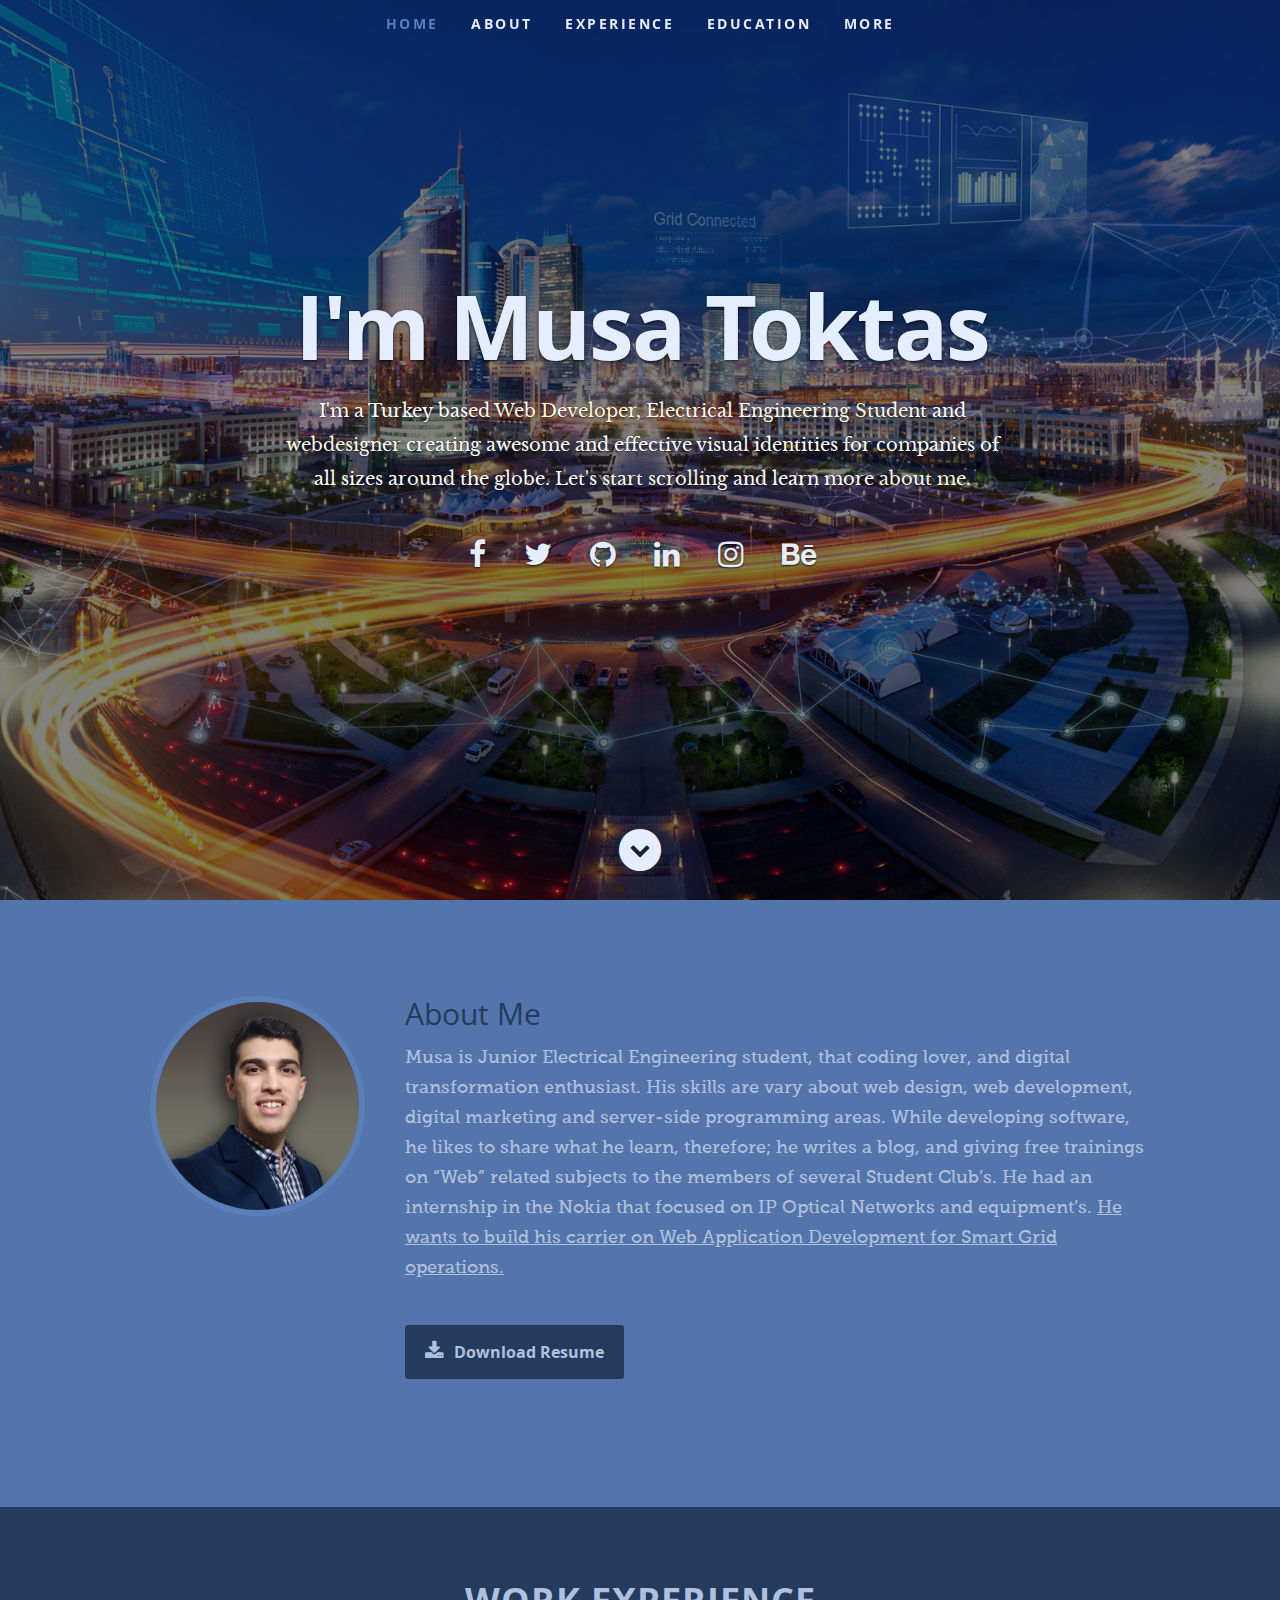
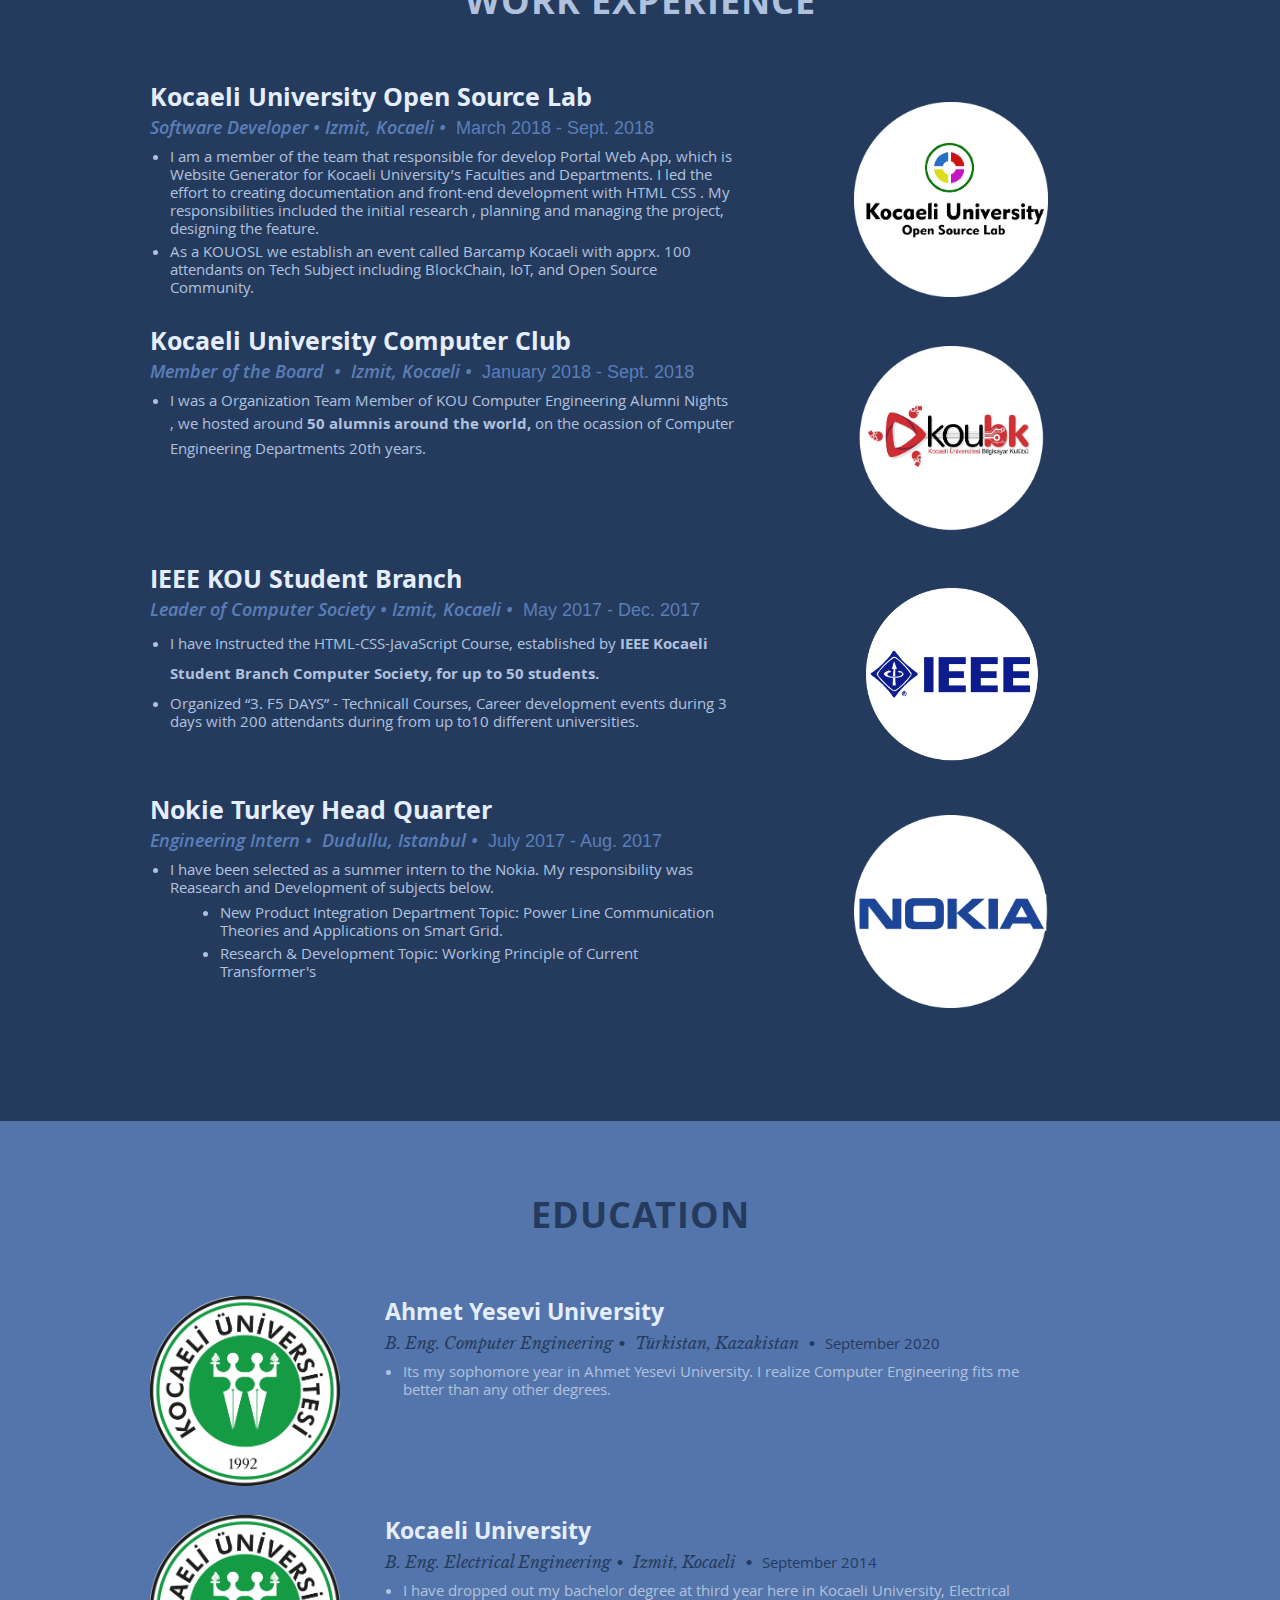
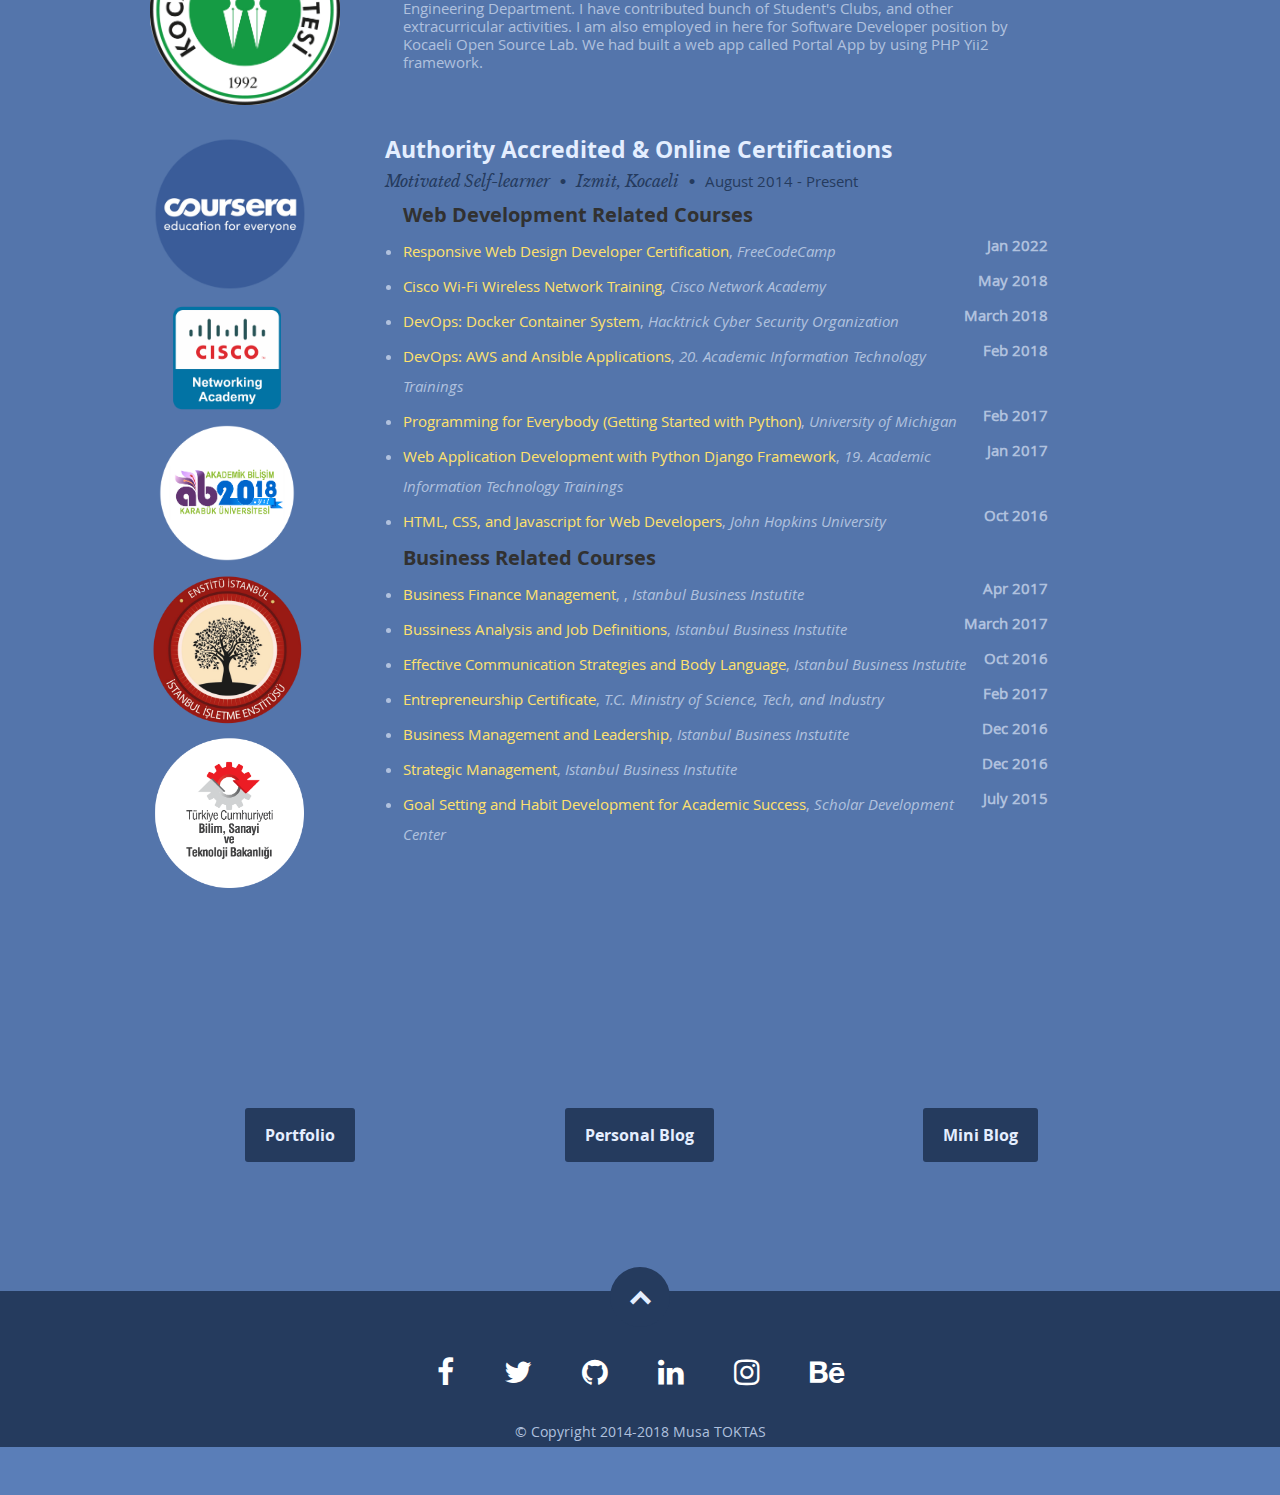
==== commit a3590863: "Update index.html" ====
--- a/index.html
+++ b/index.html
@@ -13,6 +13,14 @@
 
     <!-- Global site tag (gtag.js) - Google Analytics -->
 
+    <script async src="https://www.googletagmanager.com/gtag/js?id=UA-99652793-3"></script>
+    <script>
+      window.dataLayer = window.dataLayer || [];
+      function gtag(){dataLayer.push(arguments);}
+      gtag('js', new Date());
+
+      gtag('config', 'UA-99652793-3');
+    </script>
     
     <!-- Mobile Specific Metas
     ================================================== -->
@@ -225,13 +233,26 @@
                 <!-- First Item -->
                 <div class="row item">
                     <div class="three columns">
+                        <a href="http://www.ayu.edu.tr/" target="_blank"><img class="uiuc-pic"  src="images/kou_logo.png" alt="KOU Logo" /></a>
+                    </div>
+                    <div class="nine columns">
+                        <h3>Ahmet Yesevi University</h3>
+                        <p class="info">B. Eng. Computer Engineering<span>&bull;</span> Türkistan, Kazakistan <span>&bull;</span> <em class="date">September 2020</em></p>
+                        <ul>
+                            <li>Its my sophomore year in Ahmet Yesevi University. I realize Computer Engineering fits me better than any other degrees.</li>
+                        </ul>
+                    </div>
+                </div>
+                <!-- First Item ends -->
+                <div class="row item">
+                    <div class="three columns">
                         <a href="http://www.kocaeli.edu.tr/" target="_blank"><img class="uiuc-pic"  src="images/kou_logo.png" alt="KOU Logo" /></a>
                     </div>
                     <div class="nine columns">
                         <h3>Kocaeli University</h3>
                         <p class="info">B. Eng. Electrical Engineering<span>&bull;</span> Izmit, Kocaeli <span>&bull;</span> <em class="date">September 2014</em></p>
                         <ul>
-                            <li>It's my third year here in Kocaeli University, Electrical Engineering Department. I have contributed bunch of Student's Clubs, and other extracurricular activities. I am also employed in here for Software Developer position by Kocaeli Open Source Lab. We had built a web app called Portal App by using PHP Yii2 framework. </li>
+                            <li>I have dropped out my bachelor degree at third year here in Kocaeli University, Electrical Engineering Department. I have contributed bunch of Student's Clubs, and other extracurricular activities. I am also employed in here for Software Developer position by Kocaeli Open Source Lab. We had built a web app called Portal App by using PHP Yii2 framework. </li>
                         </ul>
                     </div>
                 </div> <!-- item end -->
@@ -254,6 +275,7 @@
                         <h3>Authority Accredited & Online Certifications</h3>
                         <p class="info">Motivated Self-learner <span>&bull;</span> Izmit, Kocaeli <span>&bull;</span> <em class="date">August 2014 - Present</em></p>
                         <ul> <h4>Web Development Related Courses</h4>
+                            <li><a href="https://www.freecodecamp.org/certification/musatoktas/responsive-web-design" target="_blank">Responsive Web Design Developer Certification</a>,<span>Jan 2022</span> <em>FreeCodeCamp</em></li>
                             <li><a href="https://drive.google.com/open?id=1-qDSYMo1IvSq2FLC0Lqwl8u1W1F4t9OO" target="_blank">Cisco Wi-Fi Wireless Network Training</a>,<span>May 2018</span> <em>Cisco Network Academy</em></li>
                             <li><a href="https://www.hacktrickconf.com/" target="_blank">DevOps: Docker Container System</a>, <span>March 2018</span><em>Hacktrick Cyber Security Organization</em></li>
                             <li><a href="https://ab.org.tr/ab18/" target="_blank">DevOps: AWS and Ansible Applications</a>, <span>Feb 2018</span><em>20. Academic Information Technology Trainings</em></li>
@@ -289,7 +311,7 @@
                 <a href="" target="_blank" class='button'>Portfolio</a>
            </div>
            <div class="four columns header-col">
-                 <a href="https://medium.com/musa-tokta%C5%9F" target="_blank" class='button'>Personal Blog</a>
+                 <a href="https://php-semantic-blog.herokuapp.com/" target="_blank" class='button'>Personal Blog</a>
             </div>
             <div class="four columns header-col">
                  <a href="https://medium.com/musa-tokta%C5%9F" target="_blank" class='button'>Mini Blog</a>
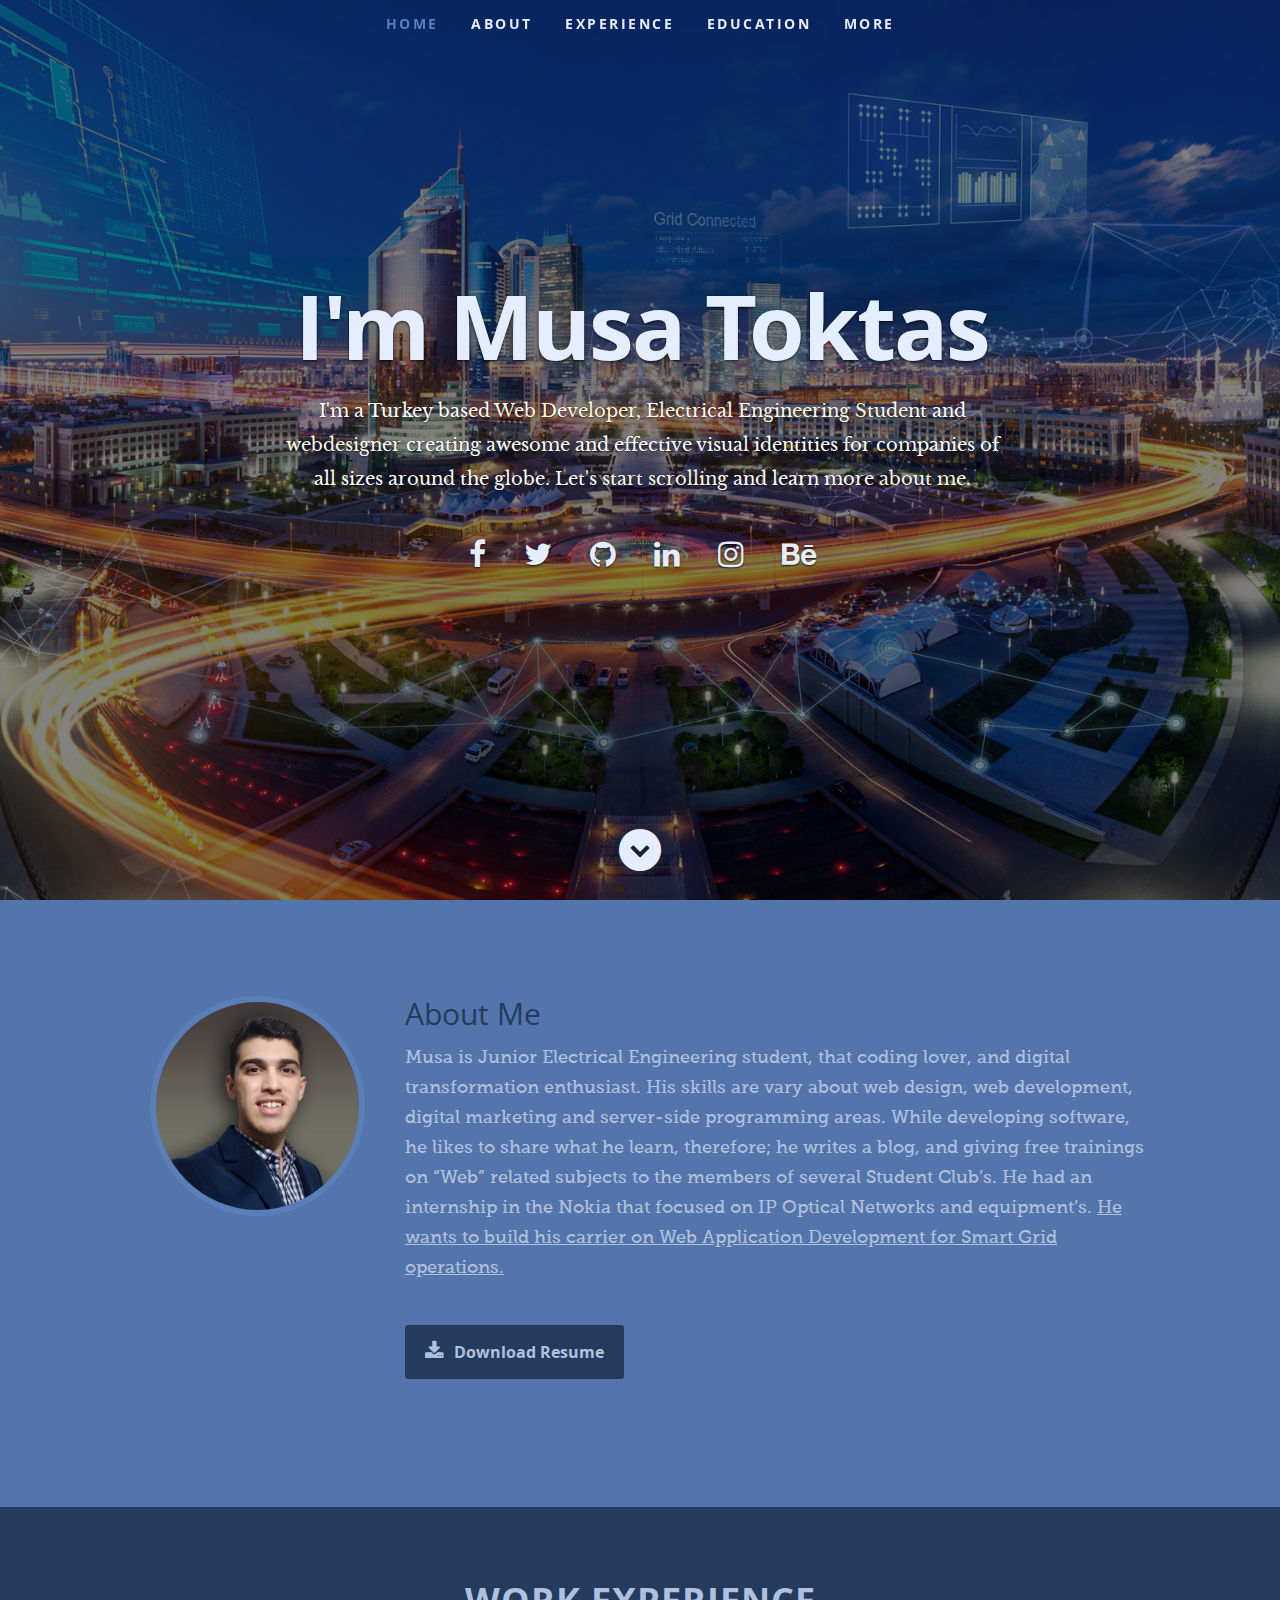
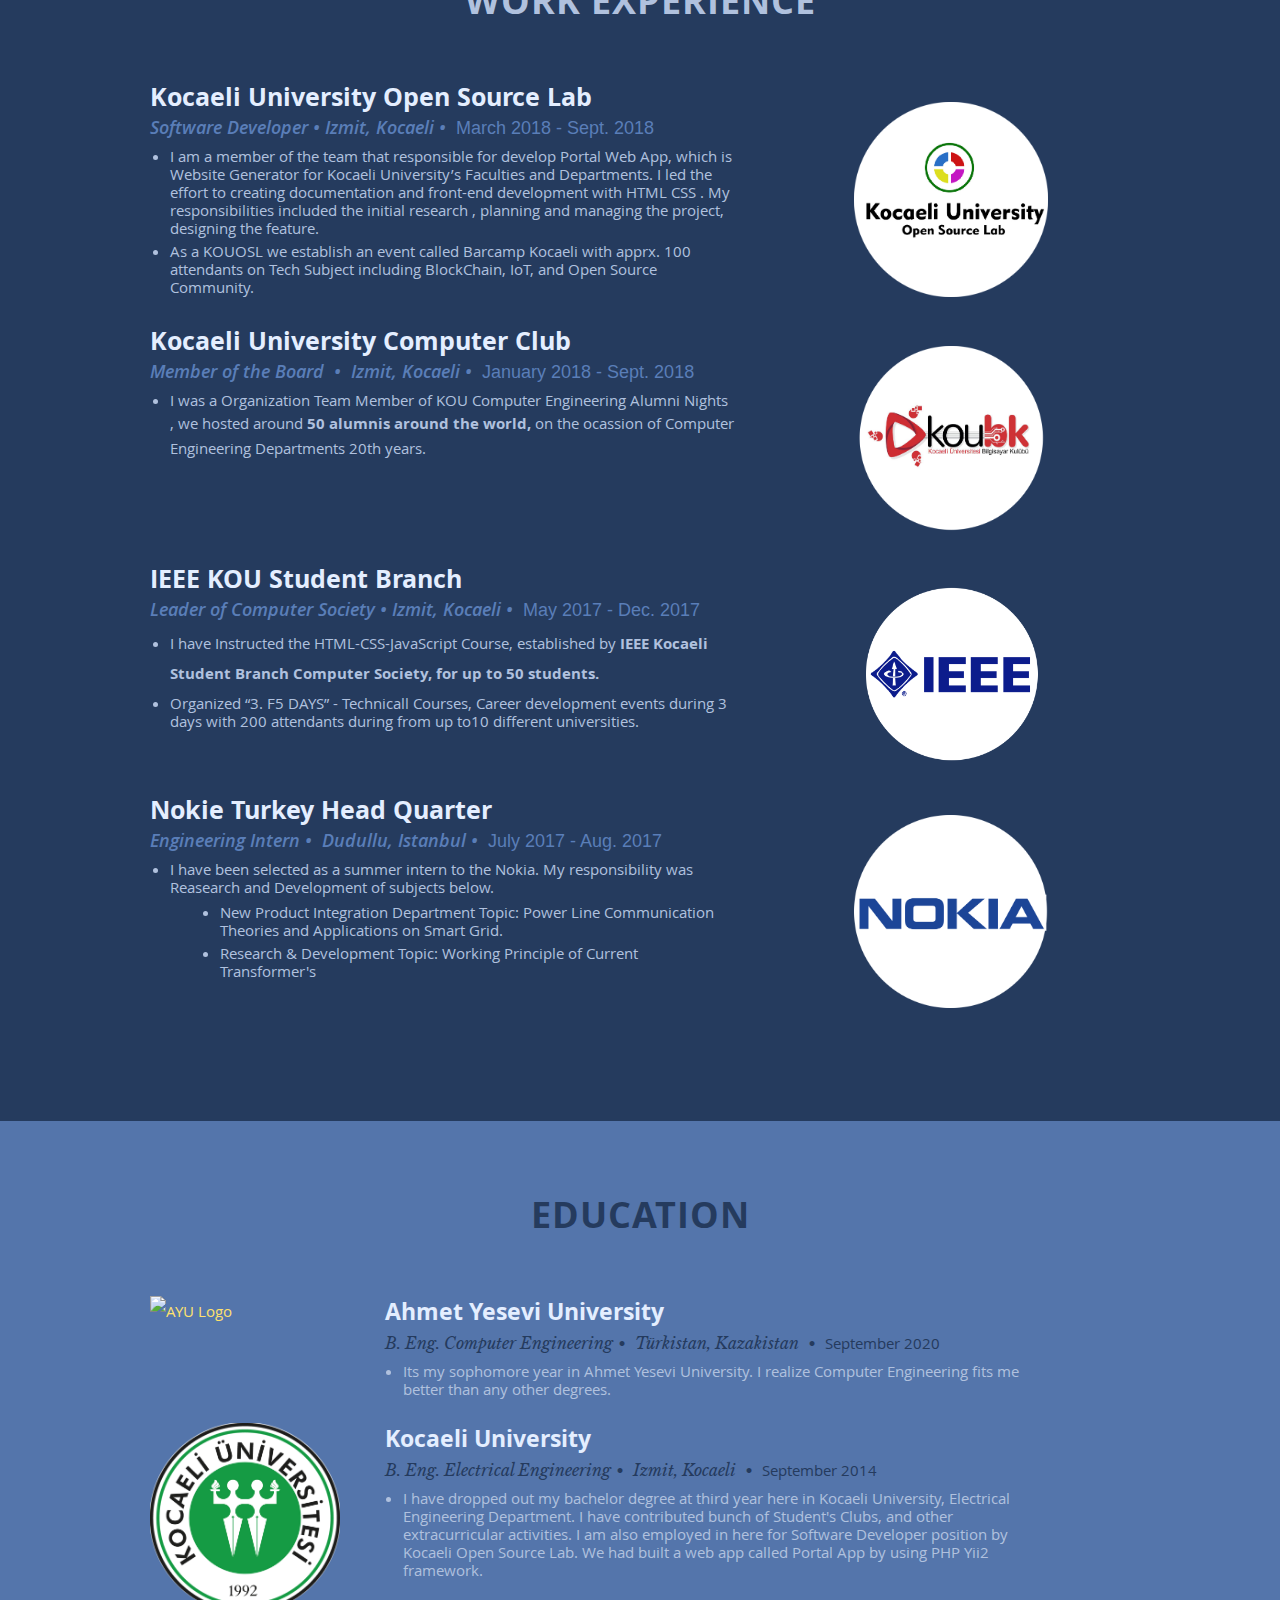
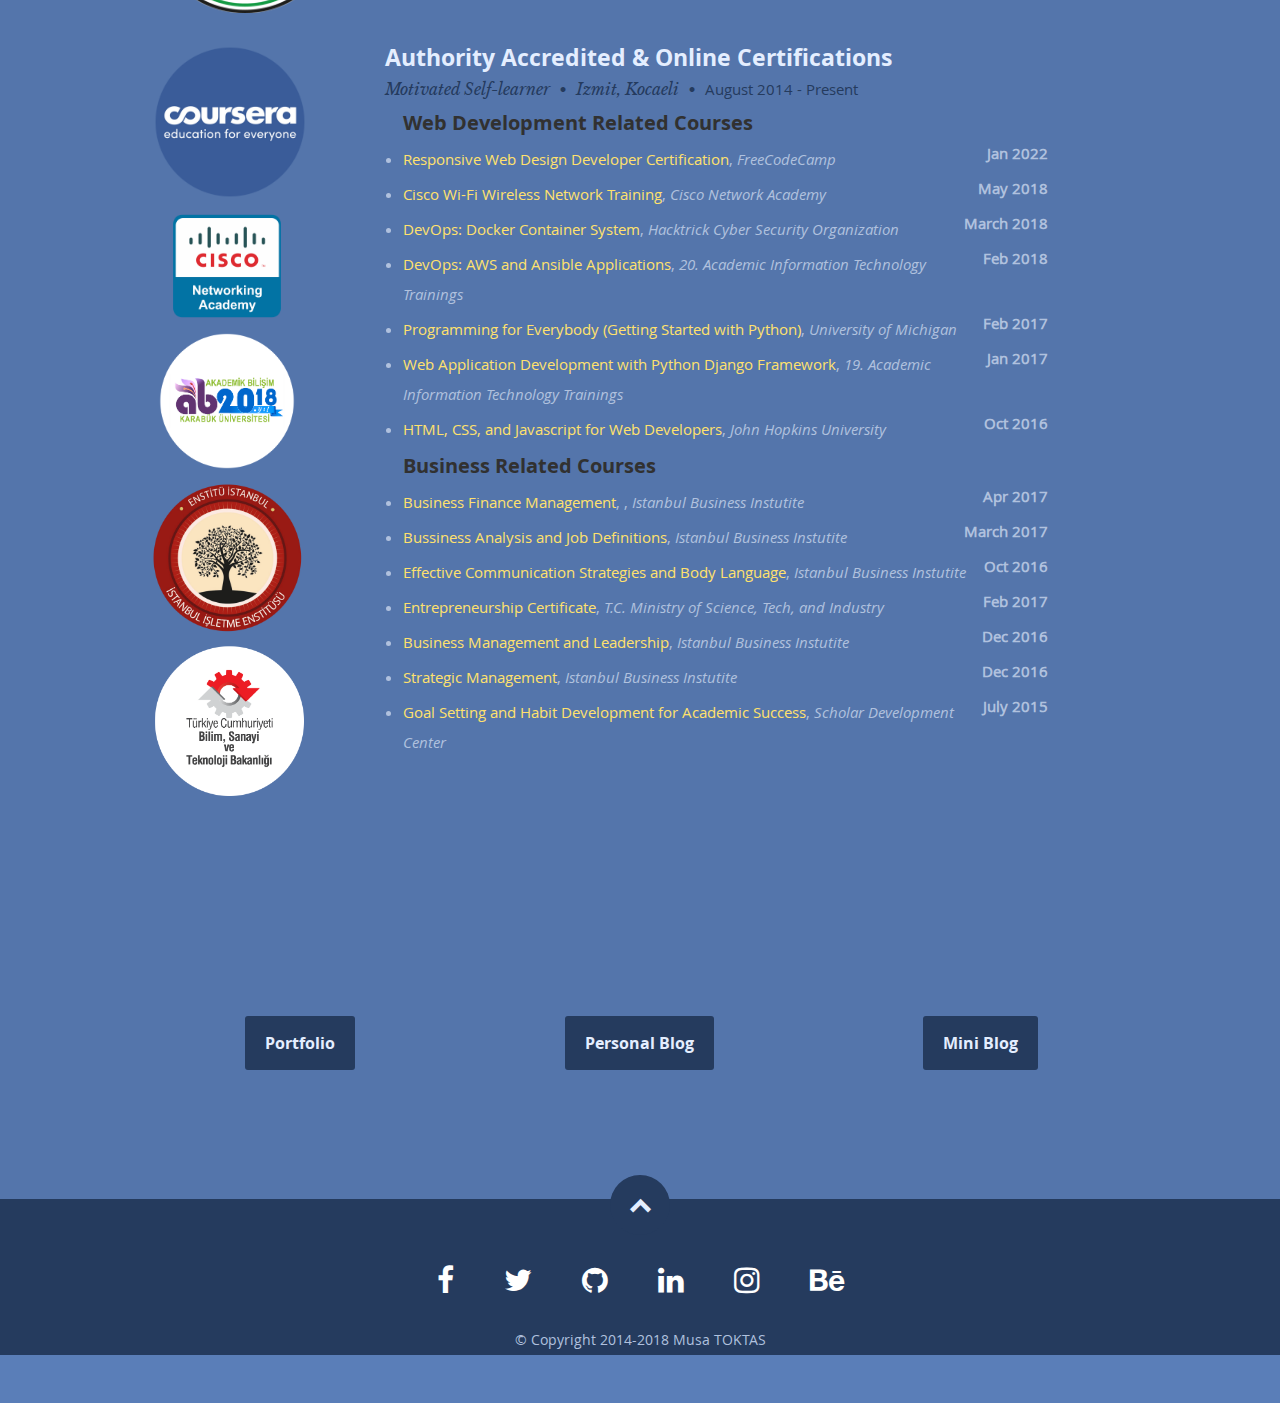
==== commit 584d4323: "Update index.html" ====
--- a/index.html
+++ b/index.html
@@ -9,7 +9,7 @@
     <title>Musa TOKTAŞ</title>
     <meta name="description" content="Main Page of Musa Toktas">
     <meta name="author" content="Musa Toktaş">
-    <meta name="keywords" content="Musa Toktaş, Smart Grid Engineering, Back-end Development, Python, Akıllı Sistemler, Kişisel Blog, Personal Blog" />
+    <meta name="keywords" content="Musa Toktaş, Software Development, Back-end Development, Python, entrepreneurship, cyber security, heraklet" />
 
     <!-- Global site tag (gtag.js) - Google Analytics -->
 
@@ -72,10 +72,10 @@
            <hr />
            <ul class="social">
                <li><a href="https://www.facebook.com/musa.toktas.58"><i class="fa fa-facebook"></i></a></li>
-               <li><a href="https://twitter.com/mtoktas41"><i class="fa fa-twitter"></i></a></li>
+               <li><a href="https://twitter.com/mtoktas34"><i class="fa fa-twitter"></i></a></li>
                <li><a href="https://github.com/musatoktas"><i class="fa fa-github"></i></a></li>
                <li><a href="https://linkedin.com/in/musatoktas/"><i class="fa fa-linkedin"></i></a></li>
-               <li><a href="https://www.instagram.com/musatoktas41/"><i class="fa fa-instagram"></i></a></li>
+               <li><a href="https://www.instagram.com/musatoktas34/"><i class="fa fa-instagram"></i></a></li>
                <li><a href="https://www.behance.net/mtoktas387fe7"><i class="fa fa-behance"></i></a></li>
            </ul>
         </div>
@@ -233,7 +233,7 @@
                 <!-- First Item -->
                 <div class="row item">
                     <div class="three columns">
-                        <a href="http://www.ayu.edu.tr/" target="_blank"><img class="uiuc-pic"  src="images/kou_logo.png" alt="KOU Logo" /></a>
+                        <a href="http://www.ayu.edu.tr/" target="_blank"><img class="uiuc-pic"  src="images/ayu_logo.png" alt="AYU Logo" /></a>
                     </div>
                     <div class="nine columns">
                         <h3>Ahmet Yesevi University</h3>
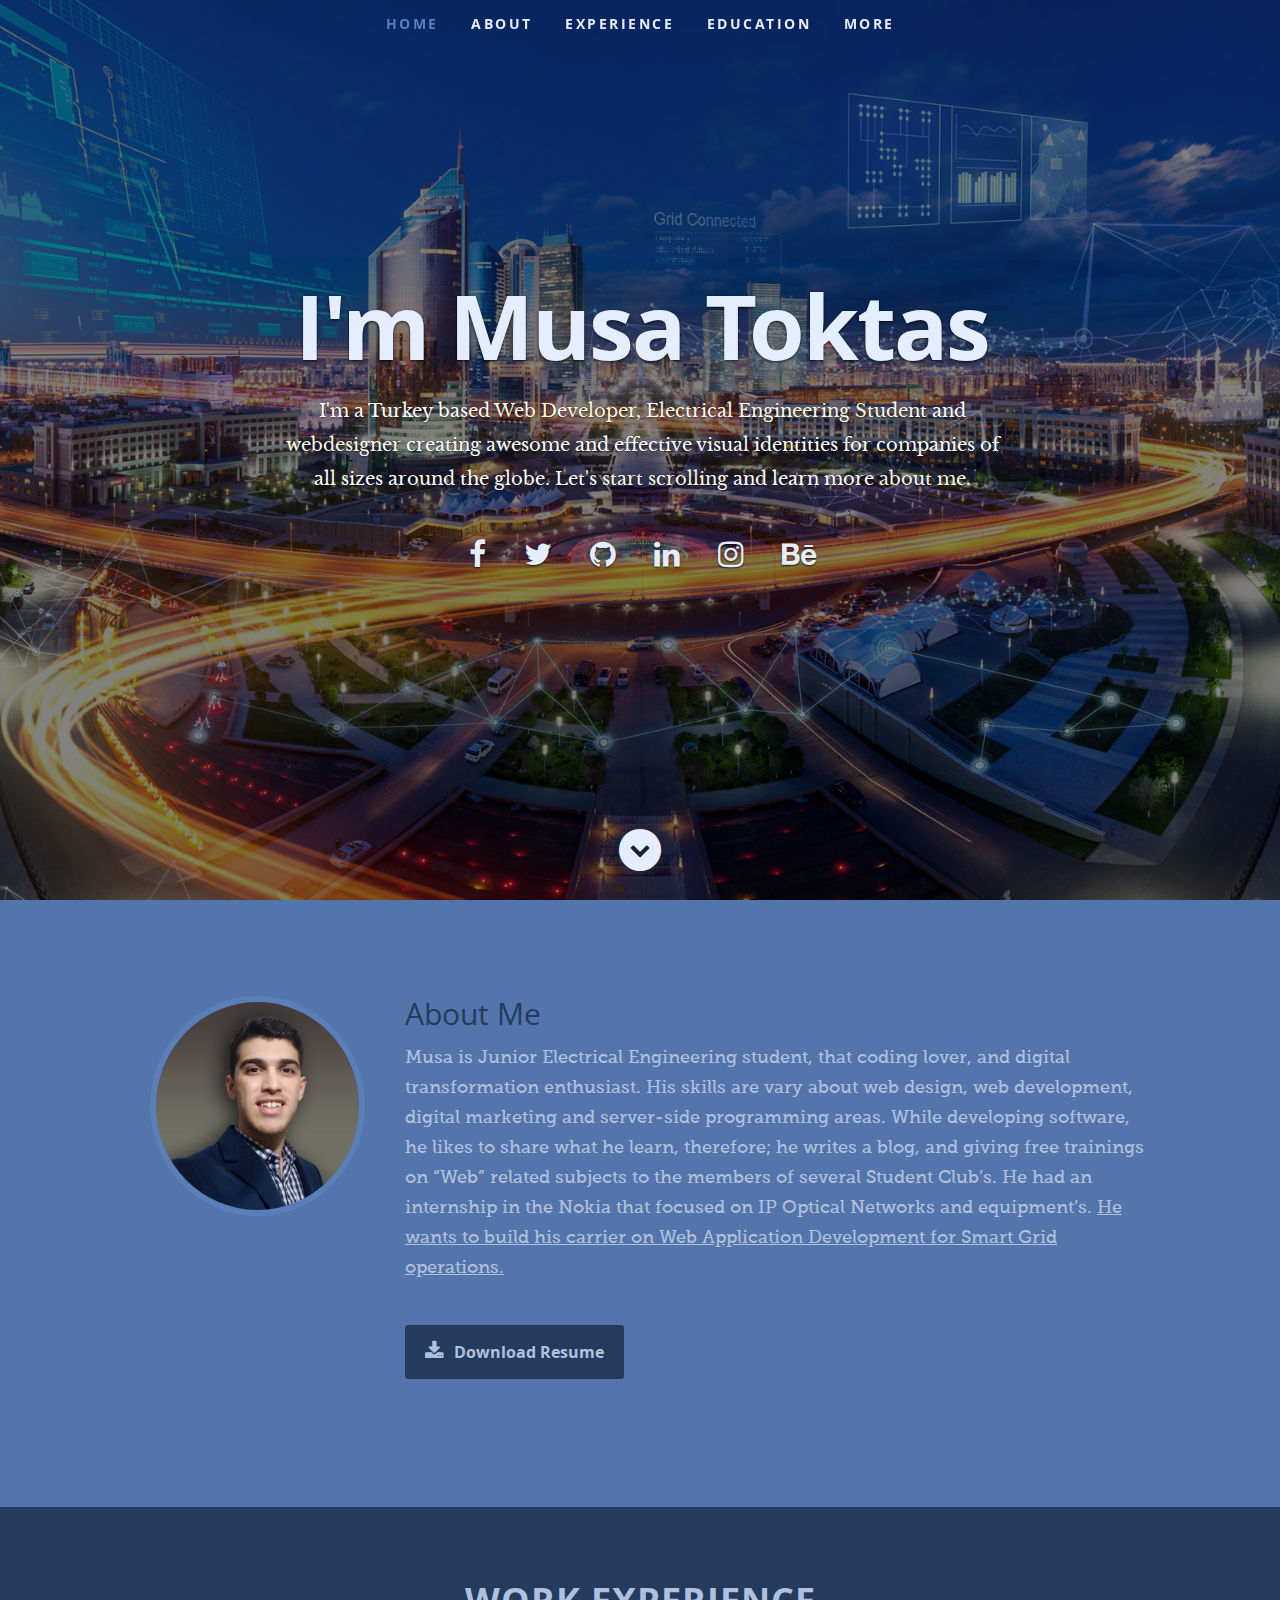
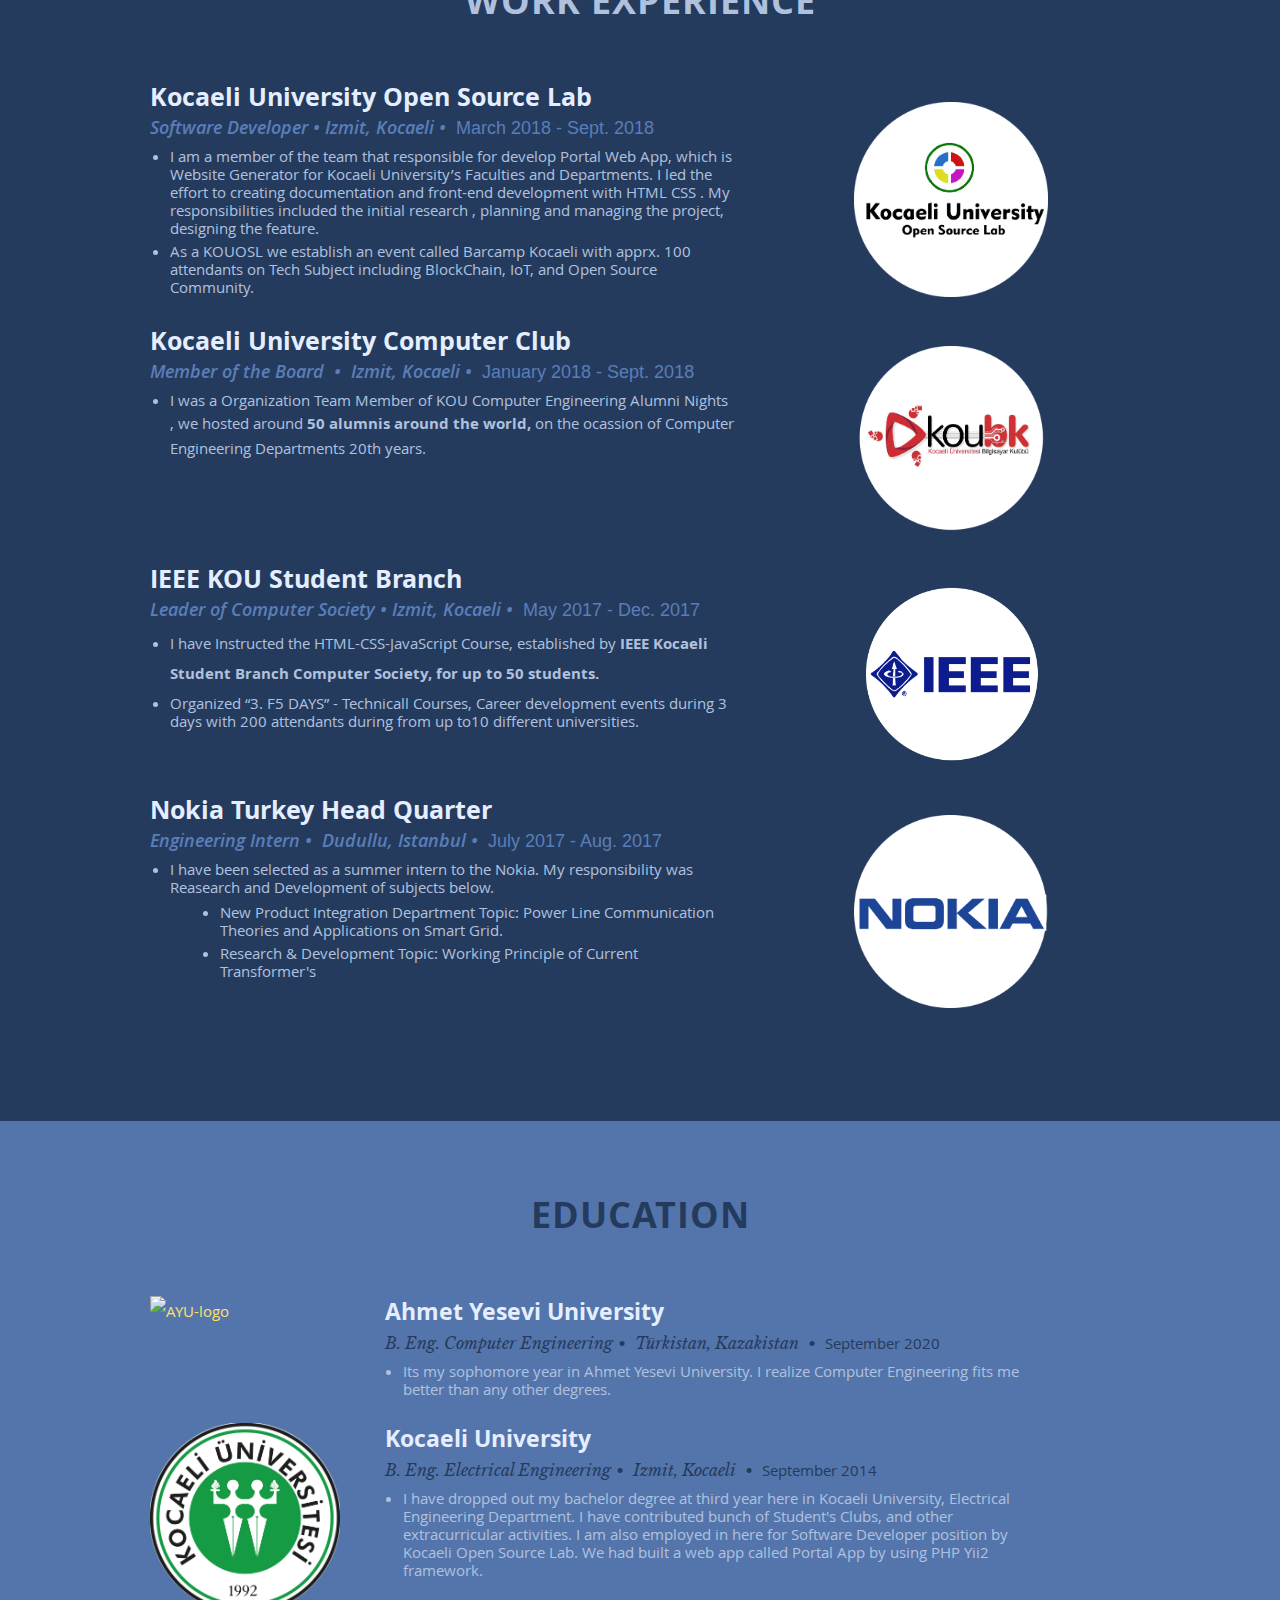
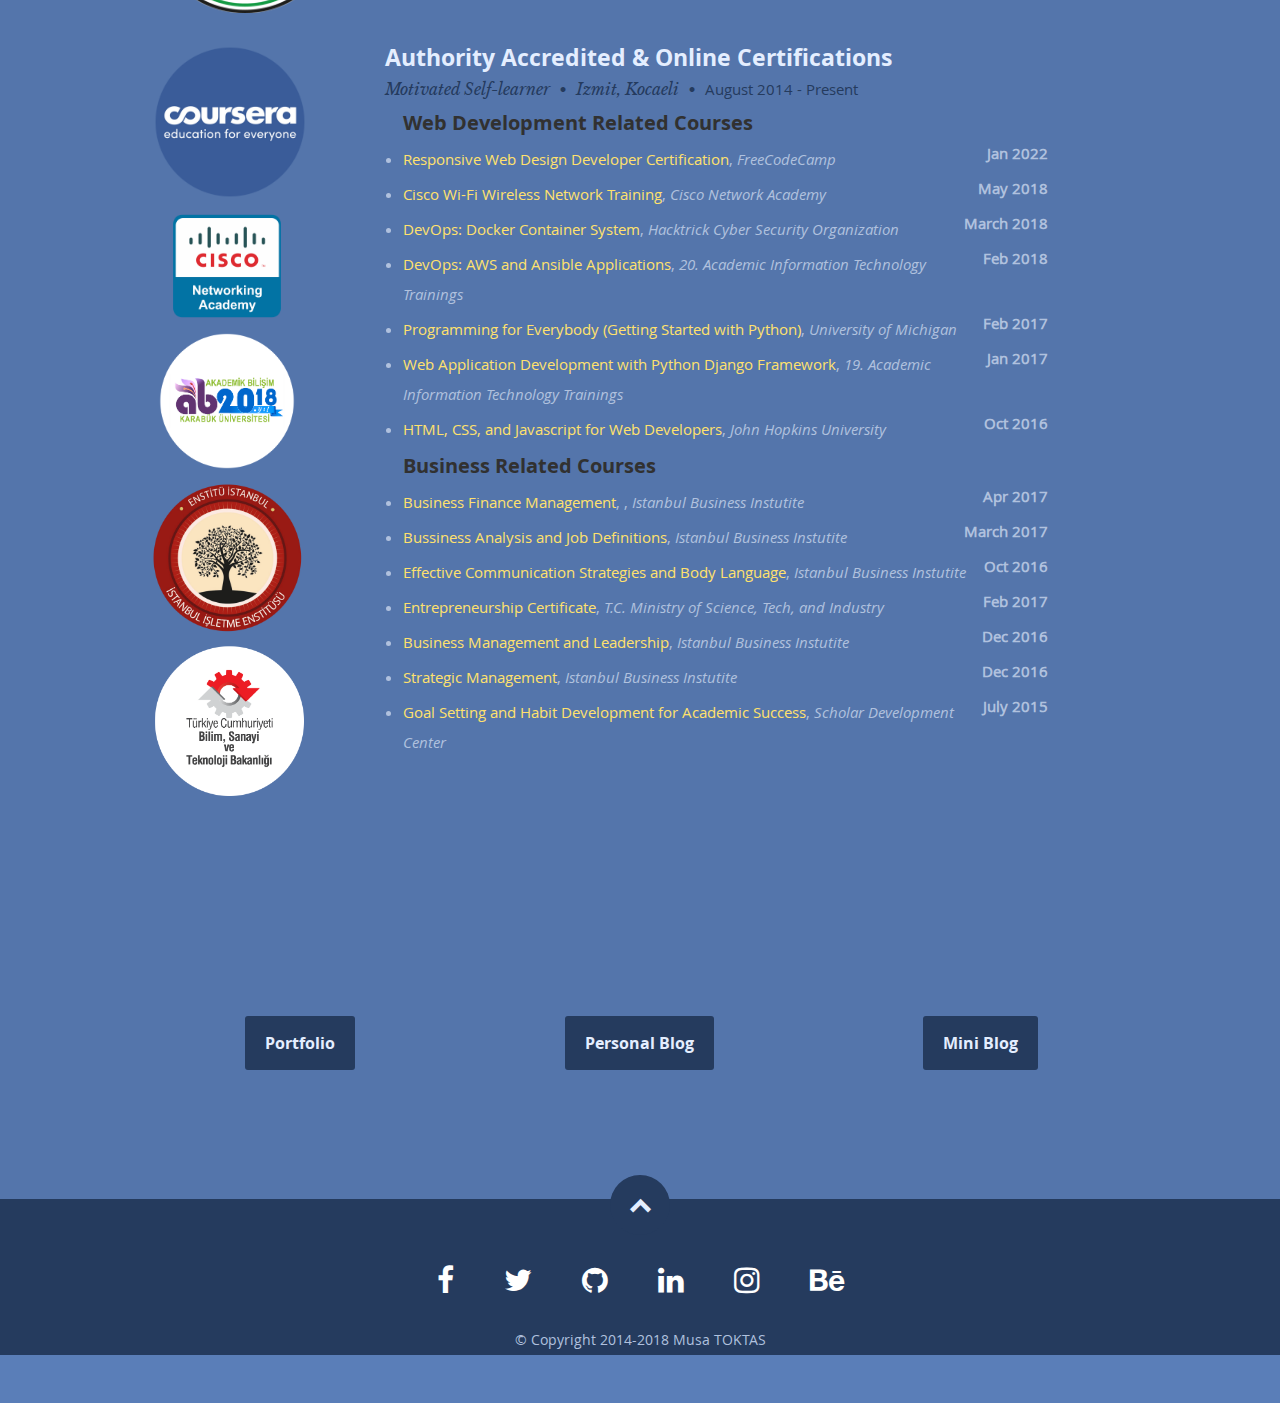
==== commit 3f2a579b: "Update index.html" ====
--- a/index.html
+++ b/index.html
@@ -194,7 +194,7 @@
                 <!-- Fourth Listing  -->
                 <div class="row item">
                     <div class="eight columns">
-                        <h3>Nokie Turkey Head Quarter</h3>
+                        <h3>Nokia Turkey Head Quarter</h3>
                         <p class="info">Engineering Intern<span>&bull;</span> Dudullu, Istanbul<span>&bull;</span> <em class="date">July 2017 - Aug. 2017</em></p>
                         <ul>
                             <li> I have been selected as a summer intern to the Nokia. My 
@@ -233,7 +233,7 @@
                 <!-- First Item -->
                 <div class="row item">
                     <div class="three columns">
-                        <a href="http://www.ayu.edu.tr/" target="_blank"><img class="uiuc-pic"  src="images/ayu_logo.png" alt="AYU Logo" /></a>
+                        <a href="http://www.ayu.edu.tr/" target="_blank"><img class="uiuc-pic"  src="images/ayu_logo.png" alt="AYU-logo" /></a>
                     </div>
                     <div class="nine columns">
                         <h3>Ahmet Yesevi University</h3>
